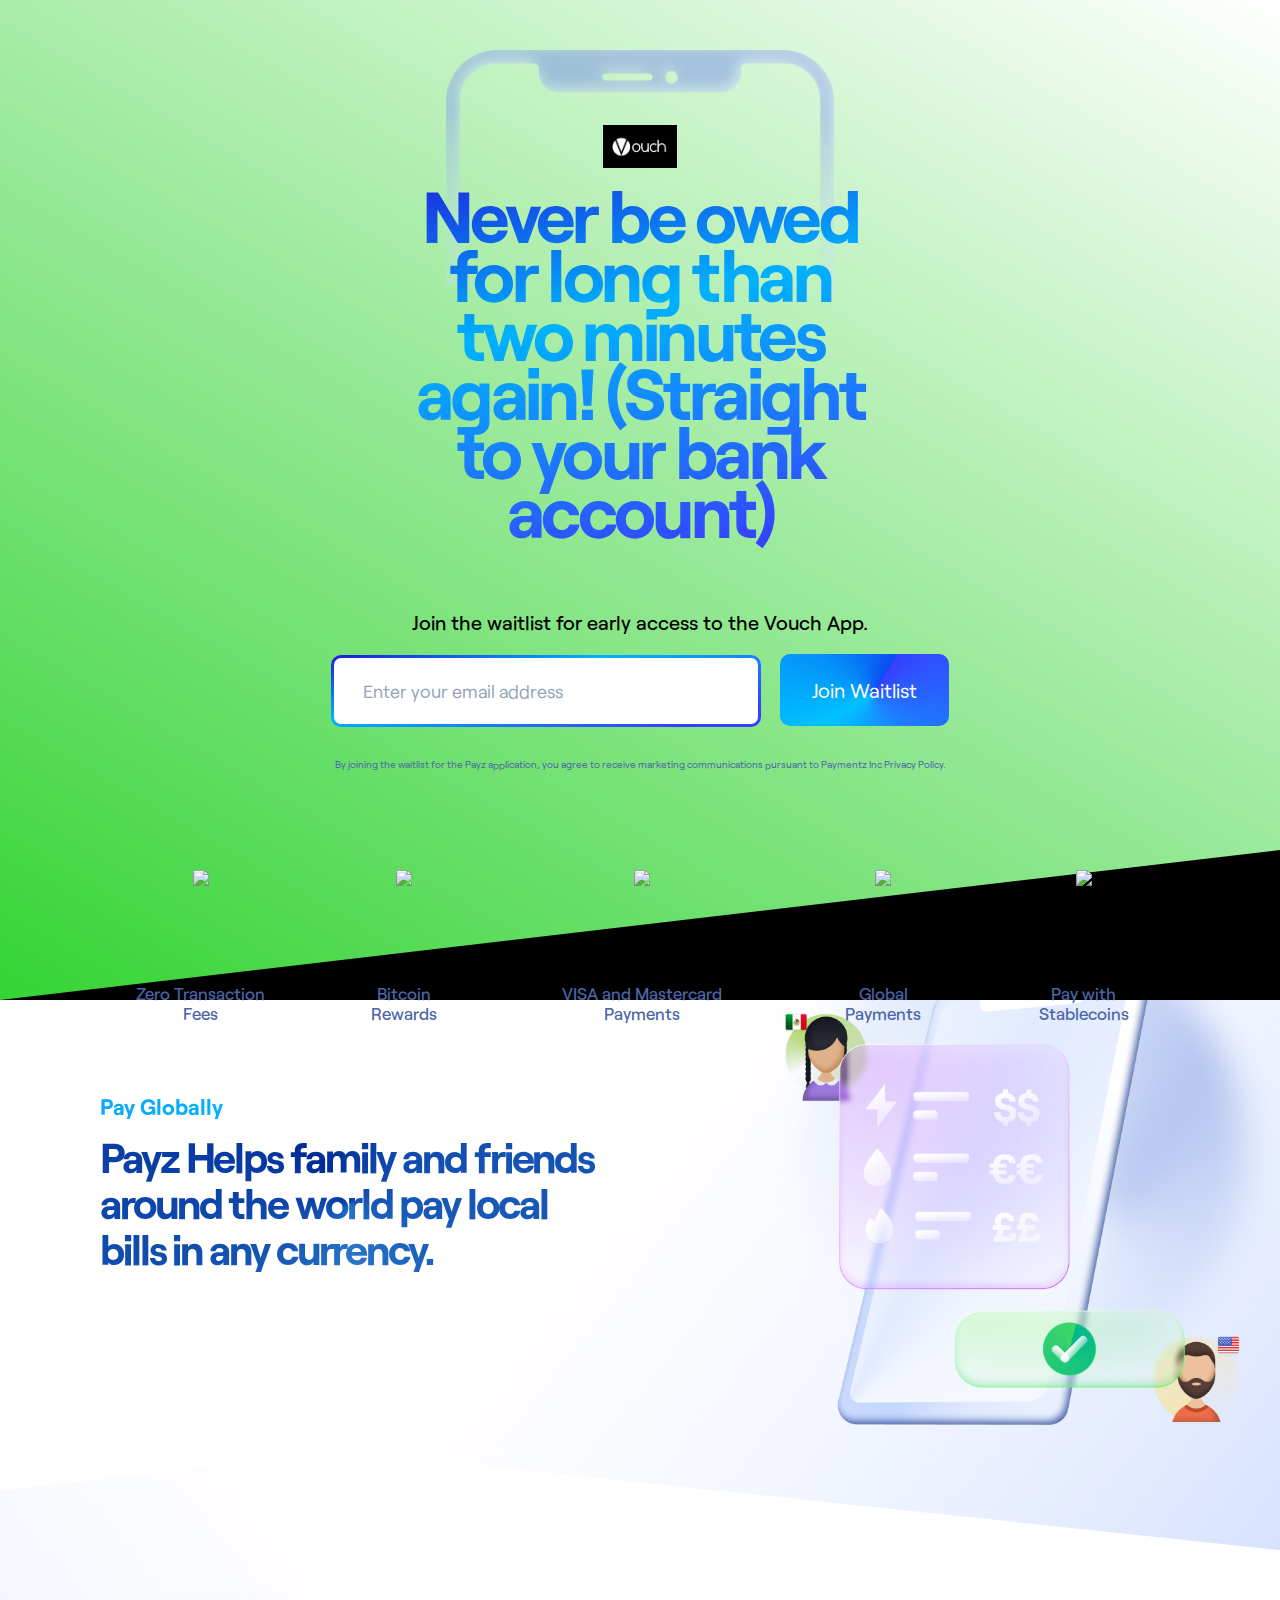
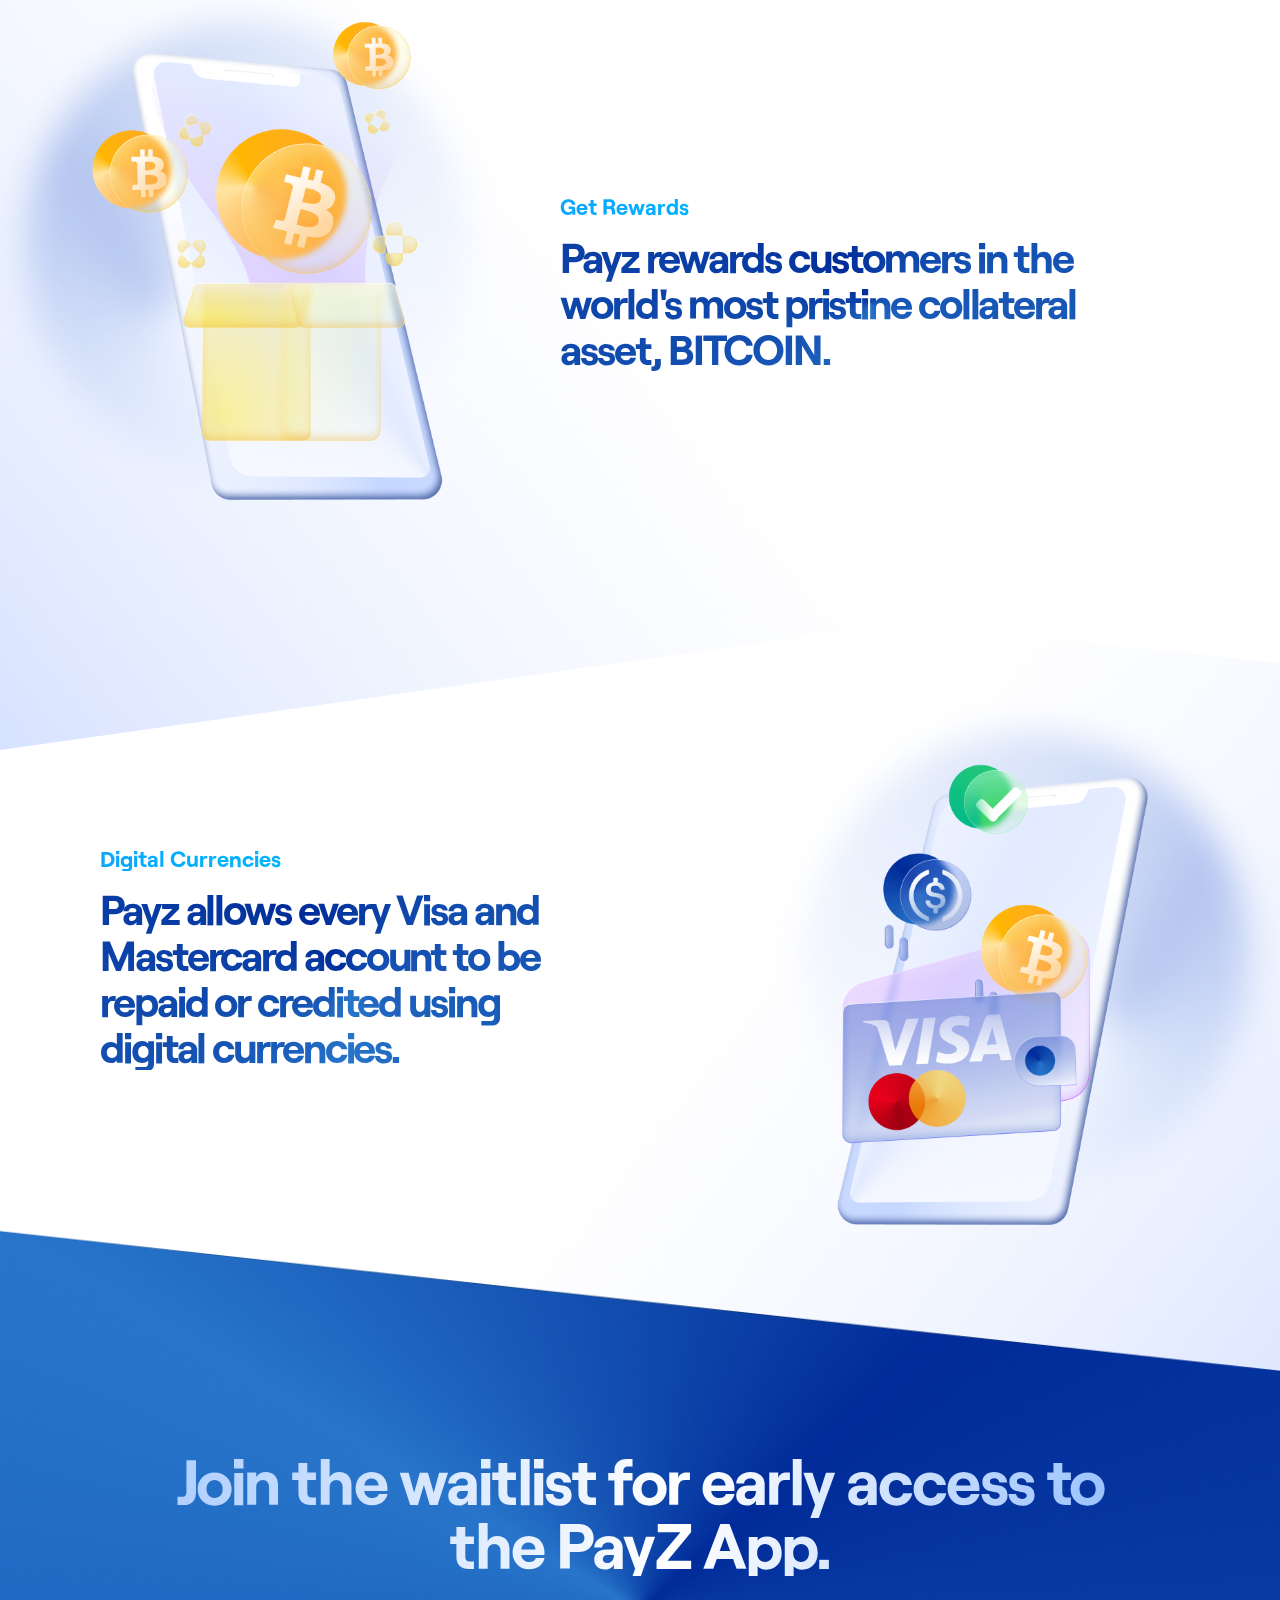
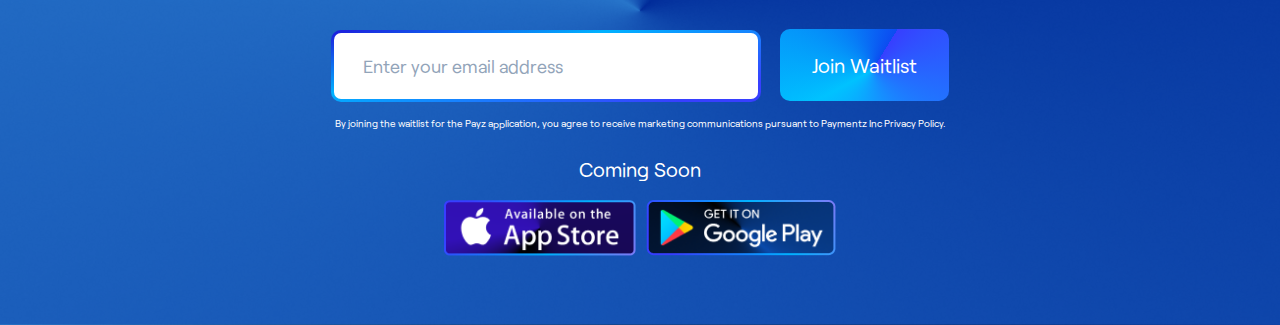
==== index.html @ 134390d1 "Good commit" ====
<!DOCTYPE html>
<html lang="en">

<!-- Mirrored from www.getpayz.com/ by HTTrack Website Copier/3.x [XR&CO'2014], Sat, 01 Jul 2023 18:25:22 GMT -->

<head>
  <meta charset="UTF-8" />
  <meta http-equiv="X-UA-Compatible" content="IE=edge" />
  <meta name="viewport" content="width=device-width, initial-scale=1.0" />
  <title>Vouch - The most rewarding way to pay</title>
  <link rel="stylesheet" href="index.css" />

  <script async src="../www.googletagmanager.com/gtag/js5fae?id=G-596THLJLM4"></script>
  <link rel="icon" href="assets/favicon.png">
  <script>
    window.dataLayer = window.dataLayer || [];
    function gtag() { dataLayer.push(arguments); }
    gtag('js', new Date());

    gtag('config', 'G-596THLJLM4');
  </script>

  <script>
    !function (f, b, e, v, n, t, s) {
      if (f.fbq) return; n = f.fbq = function () {
        n.callMethod ?
        n.callMethod.apply(n, arguments) : n.queue.push(arguments)
      };
      if (!f._fbq) f._fbq = n; n.push = n; n.loaded = !0; n.version = '2.0';
      n.queue = []; t = b.createElement(e); t.async = !0;
      t.src = v; s = b.getElementsByTagName(e)[0];
      s.parentNode.insertBefore(t, s)
    }(window, document, 'script',
      '../connect.facebook.net/en_US/fbevents.js');
    fbq('init', '350106089626443');
    fbq('track', 'PageView');
  </script>
  <meta name="viewport" content="width=device-width, initial-scale=1, maximum-scale=1">
  <link href="../cdn-images.mailchimp.com/embedcode/slim-10_7.css" rel="stylesheet" type="text/css">
  <script src="../ajax.googleapis.com/ajax/libs/jquery/3.5.1/jquery.min.js"></script>
  <noscript><img height="1" width="1" style="display:none"
      src="../www.facebook.com/trbb57?id=350106089626443&amp;ev=PageView&amp;noscript=1" /></noscript>

</head>

<body>
  <section class="header-section">
    <div class="header-mobile-container header-absolute-container">
      <img src="assets/mobile.png" alt="Mobile backgound" class="header-mobile-image" />
    </div>
    <div class="header-background"></div>
    <div class="header-content-container">
      <img src="assets/favicon.png" alt="Logo Image" class="header-logo-image" />
      <h2 class="header-title" id="header-title">Never be owed for long than two minutes again! (Straight to your bank
        account)</h2>
      <p class="header-description" id="header-description">
        Join the waitlist for early access to the Vouch App.
      </p>
      <div class="header-input-container">
        <form class="mailchimpform" action="https://getpayz.us1.list-manage.com/subscribe/post" method="POST"
          target="formaReturning">
          <input type="hidden" name="u" value="a6d30d8e4a3351e8f087ac4b9">
          <input type="hidden" name="id" value="2dbeb1669b"><input type="email" value name="EMAIL" id="emailInput"
            type="text" class="header-input email" placeholder="Enter your email address" required />
          <button name="subscribe" type="submit" class="header-button joinBtn">Join Waitlist</button>
          <p id="successEl" style="color: green;font-weight: bold;"></p>
          <!-- <button class="gh">Hello</button> -->
        </form>
      </div>
      <span class="join-span">By joining the waitlist for the Payz application, you agree to receive marketing
        communications pursuant to Paymentz Inc Privacy Policy.</span>
      <div class="header-perks-container"></div>
    </div>
  </section>
  <section class="global-section">
    <div class="global-content">
      <h3 class="global-tag" id="global-title">Pay Globally</h3>
      <h2 class="global-title" id="global-description">
        Payz Helps family and friends around the world pay local bills in any currency.
      </h2>
      <img src="assets/global-phone.png" class="global-mobile" />
    </div>
  </section>
  <section class="rewards-section">
    <div class="global-content rewards-content">
      <h3 class="global-tag" id="rewards-title">Get Rewards</h3>
      <h2 class="global-title" style="max-width: 620px" id="rewards-description">
        Payz rewards customers in the world's most pristine collateral asset,
        BITCOIN.
      </h2>
      <img src="assets/rewards-mobile.png" class="rewards-mobile" />
    </div>
  </section>
  </section>
  <section class="global-section digital-section" style="clip-path: polygon(0 0, 100% 0, 100% 90%, 0 80%)">
    <div class="global-content content-top">
      <h3 class="global-tag" id="digital-title">Digital Currencies</h3>
      <h2 class="global-title" id="digital-description">
        Payz allows every Visa and Mastercard account to be repaid or
        credited using digital currencies.
      </h2>
      <img src="assets/digital.png" class="global-mobile digital-mobile" />
    </div>
  </section>
  <footer class="footer-container">
    <h2 class="footer-title" id="header-description">
      Join the waitlist for early access to the PayZ App.
    </h2>
    <div class="header-input-container">
      <form class="mailchimpform" action="https://getpayz.us1.list-manage.com/subscribe/post" method="POST"
        target="formaReturning">
        <input type="hidden" name="u" value="a6d30d8e4a3351e8f087ac4b9">
        <input type="hidden" name="id" value="2dbeb1669b">
        <input type="email" value name="EMAIL" id="mce-EMAIL" type="text" class="header-input email"
          placeholder="Enter your email address" required />
        <button name="subscribe" type="submit" class="header-button" id="mc-embedded-subscribe">Join Waitlist</button>
      </form>
    </div>
    <span class="join-span" style="color: white">By joining the waitlist for the Payz application, you agree to receive
      marketing communications pursuant to Paymentz Inc Privacy Policy.</span>
    <p class="header-waiting" id="header-waiting">Coming Soon</p>
    <div class="footer-stores-container">
      <img src="assets/app-store.png" alt="Get on appstore" />
      <img src="assets/play-store.png" alt="Get on playstore" />
    </div>
  </footer>
  <div class="chip-container">
    <div class="chip"></div>
  </div>
  <iframe name="formaReturning" style="display:none !important;" frameborder="0"></iframe>
  <script src="index.js"></script>
</body>
<script>
  if (navigator.language == 'es') {
    document.querySelector('#header-title').textContent = 'La mejor forma de pagar'
    document.querySelectorAll('#header-description').forEach(element => element.textContent = 'Únase a la lista de espera para acceder temprano a la aplicación Payz.')
    document.querySelectorAll('#mce-EMAIL').forEach(element => element.placeholder = 'Ingrese su dirección de correo electrónico.')
    document.querySelectorAll('#mc-embedded-subscribe').forEach(element => element.textContent = 'Unirse a la lista de espera')
    document.querySelector('#global-title').textContent = 'Pague globalmente'
    document.querySelector('#global-description').textContent = 'Payz Ayuda a familiares y amigos de todo el mundo a pagar las facturas locales en cualquier moneda.'
    document.querySelector('#rewards-title').textContent = 'Obtener recompensas'
    document.querySelector('#rewards-description').textContent = 'Payz recompensa a los clientes en el activo más prístino del mundo, BITCOIN.'
    document.querySelector('#digital-title').textContent = 'Monedas digitales'
    document.querySelector('#digital-description').textContent = 'Payz permite que todas las cuentas de Visa y Mastercard sean reembolsadas o acreditadas utilizando monedas digitales.'
    document.querySelector('#header-waiting').textContent = 'Próximamente'
    document.querySelectorAll(".join-span").forEach(element => element.textContent = 'Al unirse a la lista de espera para la aplicación Payz, acepta recibir comunicaciones de mercadeo  conforme con la Política de Privacidad de Paymentz Inc')
  }

  jQuery('.mailchimpform').submit(function (e) {
    var $this = jQuery(this);
    jQuery.ajax({
      type: "GET",
      url: "https://getpayz.us1.list-manage.com/subscribe/post-json?c=?",
      data: $this.serialize(),
      dataType: 'json',
      contentType: "application/json; charset=utf-8",
      error: function (err) {
        alert("Could not connect to the registration server.");
      },
      success: function (data) {
        if (data.result != "success") {
          document.querySelector('.chip-container').classList.add('display')
          document.querySelector('.chip').classList.add('error')
          document.querySelector('.chip').textContent = navigator.language === 'es' ? 'No se pudo unir a la lista de espera' : 'Failed to join the waitlist'
        } else {
          document.querySelector('.chip-container').classList.add('display')
          document.querySelector('.chip').textContent = navigator.language === 'es' ? '¡Estás en la lista de espera!' : 'You are on the Waitlist!'
        }

        document.querySelectorAll('.header-input').forEach(element => {
          element.value = ''
        })

        setTimeout(() => {
          document.querySelector('.chip-container').classList.remove('display')
          document.querySelector('.chip').classList.remove('error')
        }, 3000)
      }
    });
    return false;
  });
</script>
<script src="app.js"></script>

<!-- Mirrored from www.getpayz.com/ by HTTrack Website Copier/3.x [XR&CO'2014], Sat, 01 Jul 2023 18:25:41 GMT -->

</html>
---- index.css ----
/* Default */

@font-face {
  font-family: "Roobert";
  src: url("fonts/Roobert-Regular.otf");
  font-weight: 500;
}

@font-face {
  font-family: "Roobert";
  src: url("fonts/Roobert-Medium.otf");
  font-weight: 600;
}

@font-face {
  font-family: "Roobert";
  src: url("fonts/Roobert-Bold.otf");
  font-weight: 700;
}

body {
  margin: 0;
  height: max-content;
  overflow-x: hidden !important;
  width: 100vw;
}

* {
  box-sizing: border-box;
  font-family: "Roobert";
}

.content-top {
  margin-top: -300px !important;
}

@media only screen and (max-width: 1100px) {
  .content-top {
    margin-top: 0 !important;
  }
}

@media only screen and (max-width: 600px) {
  .global-content.content-top {
    margin-top: -100px !important;
  }
}

@media only screen and (max-width: 400px) {
  .global-section,
  .rewards-section,
  .digital-section {
    overflow-x: hidden;
  }

  .digital-mobile {
    margin-top: 60px;
  }

  .global-mobile {
    transform: scale(1.2) translateX(-20px);
  }

  .digital-mobile {
    transform: scale(1.2) translateX(-20px);
  }

  .rewards-mobile {
    transform: scale(1.2) translateX(20px);
  }
}

@media only screen and (max-width: 650px) {
  form {
    width: 100%;
    display: flex;
    flex-direction: column;
    align-items: center;
  }
}

.chip {
  padding: 15px 30px;
  background: #20c779;
  color: white;
  border-radius: 4px;
  width: 80%;
  text-align: center;
}

.chip-container {
  position: fixed;
  top: 15px;
  left: 0;
  right: 0;

  display: none;
  z-index: 9999999999999;
}

.display {
  display: flex !important;
  justify-content: center;
}

.error {
  background: #ff3d00;
}

select,
select:focus,
textarea,
input[type="text"],
input[type="password"],
input[type="datetime"],
input[type="datetime-local"],
input[type="date"],
input[type="month"],
input[type="time"],
input[type="week"],
input[type="number"],
input[type="email"],
input[type="url"],
input[type="search"],
input[type="tel"],
input[type="color"] {
  font-size: 18px !important;
}

/* Header */

.header-section {
  background: #000;
  height: 1050px;
  position: relative;
  z-index: 10;
}

.header-background {
  background:linear-gradient(30deg,rgb(52, 212, 52),white);
  position: absolute;
  top: 0;
  height: 1050px;
  width: 100%;
  /* background: url("assets/background.png"); */
  /* background-size: cover; */
  /* background-position: center; */
  /* object-fit: cover;  */

  z-index: -2;

  clip-path: polygon(0 0, 100% 0, 100% 85%, 0% 100%);
}

@media only screen and (max-width: 1860px) {
  .header-section,
  .header-background {
    height: 1000px;
  }
}

@media only screen and (max-width: 1100px) {
  .header-background {
    clip-path: polygon(0 0, 100% 0, 100% 95%, 0% 100%);
  }
}

@media only screen and (max-width: 880px) {
  .header-section,
  .header-background {
    height: 1200px;
  }
}

@media only screen and (max-width: 880px) {
  .header-section,
  .header-background {
    height: 1100px;
  }
}

@media only screen and (max-width: 600px) {
  .header-section,
  .header-background {
    height: 870px;
  }
}

.header-absolute-container {
  position: absolute;
  top: 0;
  right: 0;
  left: 0;
  bottom: 0;
  width: 100%;
  height: 100vh;
  z-index: 0;
}

.header-mobile-container {
  display: flex;
  justify-content: center;
  z-index: -1;
  user-select: none;
}

.header-mobile-image {
  margin-top: 50px;
  height: 90%;
}

@media only screen and (max-width: 600px) {
  .header-mobile-image {
    height: 60%;
    margin-top: 25px;
  }
}

@media only screen and (max-width: 400px) {
  .header-mobile-image {
    height: 50%;
  }
}

.header-content-container {
  display: flex;
  flex-direction: column;
  justify-content: flex-start;
  align-items: center;
  z-index: 20000;

  padding-top: 125px;
}

.header-logo-image {
  object-fit: cover;
  opacity: 1;
  height: 43px;
  width: auto;
}

@media only screen and (max-width: 600px) {
  .header-logo-image {
    width: 70px;
    height: auto;
  }

  .header-content-container {
    padding-top: 60px;
  }
}

.header-title {
  background: -webkit-linear-gradient(
    102.89deg,
    #373fff 11.81%,
    #00b2ff 62.61%,
    #1c24de 97.36%
  );
  -webkit-background-clip: text;
  background-clip: text;
  -webkit-text-fill-color: transparent;

  font-weight: bold;
  font-size: 112px;
  max-width: 55%;
  text-align: center;
  margin-top: 17px;
  margin-bottom: 50px;
  letter-spacing: -0.05em;
  line-height: 82%;
  padding-bottom: 21px !important;
}

@media only screen and (max-width: 1860px) {
  .header-title {
    padding: 0 100px;
    font-size: 72px;
  }
}

@media only screen and (max-width: 1220px) {
  .header-title {
    max-width: 100%;
    margin-bottom: 30px;
  }
}

@media only screen and (max-width: 1100px) {
  .header-title {
    font-size: 54px;
  }
}

@media only screen and (max-width: 600px) {
  .header-title {
    padding: 0 25px;
    margin-bottom: 5px;
    margin-top: 10px;
  }
}

.header-description {
  margin-top: 0;
  font-weight: 600;
  font-size: 20px;
  text-align: center;
  padding: 0 50px;
}

@media only screen and (max-width: 600px) {
  .header-description {
    font-size: 16px;
  }
}

.header-input-container {
  display: flex;
  align-items: center;
  justify-content: center;
  margin-bottom: 10px;
}

@media only screen and (max-width: 860px) {
  .header-input-container {
    width: 100%;
  }
}

@media only screen and (max-width: 650px) {
  .header-input-container {
    flex-direction: column;
  }
}

.header-input {
  height: 72px;
  width: 430px;
  padding: 0 29px;
  margin-right: 15px;
  font-size: 18px;
  font-family: "Roobert";
  box-sizing: border-box;

  border: double 3px transparent;
  border-radius: 10px;
  background-image: linear-gradient(white, white),
    -webkit-linear-gradient(102.89deg, #373fff 11.81%, #00b2ff 62.61%, #1c24de
          97.36%);
  background-origin: border-box;
  background-clip: padding-box, border-box;

  outline: none;
}

@media only screen and (max-width: 860px) {
  .header-input {
    padding: 0 20px;
    width: 400px;
  }
}

@media only screen and (max-width: 650px) {
  .header-input {
    width: 60%;
    height: 55px;
    margin: 0;
    margin-bottom: 10px;
  }
}

@media only screen and (max-width: 600px) {
  .header-input {
    width: 85%;
    font-size: 13px !important;
    border: double 2px transparent;
  }

  select,
  select:focus,
  textarea,
  input[type="text"],
  input[type="password"],
  input[type="datetime"],
  input[type="datetime-local"],
  input[type="date"],
  input[type="month"],
  input[type="time"],
  input[type="week"],
  input[type="number"],
  input[type="email"],
  input[type="url"],
  input[type="search"],
  input[type="tel"],
  input[type="color"] {
    font-size: 13px !important;
  }
}

.header-input::placeholder {
  color: #92a4b9;
}

.header-button {
  background: conic-gradient(
    from 31.49deg at 54.76% 56.94%,
    #373fff 0deg,
    #00c2ff 210deg,
    #0c4cf1 360deg
  );
  border-radius: 10px;
  border: none;
  color: white;
  text-align: center;
  height: 72px;
  cursor: pointer;
  padding: 0 32px;
  font-size: 20px;
  outline: none;
}

@media only screen and (max-width: 650px) {
  .header-button {
    margin: 0;
    width: 60%;
    height: 55px;
  }
}

@media only screen and (max-width: 600px) {
  .header-button {
    width: 85%;
    font-size: 16px;
  }
}

.header-button:hover {
  transform: scale(1.01);
}

.header-button:active {
  transform: scale(0.99);
}

.header-perks-container {
  width: 100%;
  margin-top: 100px;
  padding: 0 117px;
  display: flex;
  align-items: center;
  justify-content: space-between;
}

@media only screen and (max-width: 1015px) {
  .header-perks-container {
    display: grid;
    grid-template-columns: repeat(2, 1fr);
    grid-template-rows: repeat(2, 200px);
    grid-gap: 25px;
    padding: 0;
  }
}

@media only screen and (max-width: 600px) {
  .header-perks-container {
    grid-gap: 0;
    margin-top: 35px;
    grid-template-rows: repeat(2, 150px);
  }
}

.header-perks-item {
  display: flex;
  flex-direction: column;
  align-items: center;
  height: 100%;
}

@media only screen and (max-width: 1015px) {
  .header-hide-small {
    margin: 0;
    display: none;
  }
}

.header-perks-label {
  margin-top: 25px;
  color: #4b65a8;
  font-size: 17px;
  text-align: center;
  width: 80%;
  font-weight: 600;
}

@media only screen and (max-width: 600px) {
  .header-perks-label {
    font-size: 15px;
  }
}

.header-perks-image {
  height: 88px;
}

@media only screen and (max-width: 1100px) {
  .header-perks-image {
    height: 65px;
  }
}

/* Global */

.global-section {
  height: 1400px;
  background: url("assets/global.png");
  background-size: cover;
  background-position: right;
  object-fit: cover;
  margin-top: -350px;
  position: relative;

  clip-path: polygon(0 0, 100% 0, 100% 100%, 0 85%);
  display: flex;
  flex-direction: column;
  justify-content: center;
  padding: 0 100px;
  z-index: 2;
}

@media only screen and (max-width: 1600px) {
  .global-section {
    height: 1050px;
  }
}

@media only screen and (max-width: 1300px) {
  .global-section {
    height: 900px;
  }
}

@media only screen and (max-width: 1200px) {
  .global-section,
  .rewards-section {
    padding: 0 50px !important;
  }
}

@media only screen and (max-width: 1100px) {
  .global-section {
    height: 1500px;
    clip-path: polygon(0 0, 100% 0, 100% 100%, 0 95%);
    margin-top: -400px;
  }
}

@media only screen and (max-width: 600px) {
  .global-section {
    padding: 0px 25px !important;
    height: 1250px;
  }
}

@media only screen and (max-width: 450px) {
  .global-section {
    height: 1100px;
  }

  .global-section .global-mobile {
    margin-top: 50px;
  }
}

.global-mobile {
  position: absolute;
  top: 200px;
  right: 0;
  height: 1050px;
  width: auto;
  z-index: -1;
  object-fit: contain;
}

@media only screen and (max-width: 1600px) {
  .global-mobile,
  .digital-mobile,
  .rewards-mobile {
    height: 800px !important;
  }
}

@media only screen and (max-width: 1400px) {
  .digital-mobile {
    margin-top: 50px !important;
  }
}

@media only screen and (max-width: 1300px) {
  .global-mobile,
  .digital-mobile,
  .rewards-mobile {
    height: 650px !important;
  }

  .global-mobile {
    top: 225px;
  }
}

.global-content {
  display: flex;
  flex-direction: column;
  margin-top: 50px;
}

@media only screen and (max-width: 1600px) {
  .global-content {
    margin-top: 200px;
  }
}

@media only screen and (max-width: 1100px) {
  .global-content {
    margin-top: 250px;
    width: 100%;
  }

  .rewards-content {
    margin-top: 300px !important;
  }

  .global-content,
  .rewards-content,
  .content-top {
    display: flex;
    flex-direction: column;
    padding: 0 200px;
  }

  .global-mobile,
  .rewards-mobile,
  .digital-mobile {
    position: static !important;
    width: 100% !important;
    max-width: 600px;
    height: auto !important;
    margin-top: 25px;
  }
}

@media only screen and (max-width: 1000px) {
  .global-content,
  .rewards-content,
  .content-top {
    padding: 0 100px;
  }
}

@media only screen and (max-width: 800px) {
  .global-content,
  .rewards-content,
  .content-top {
    padding: 0;
  }
}

@media only screen and (max-width: 600px) {
  .global-content {
    margin-top: 200px !important;
  }
}

@media only screen and (max-width: 450px) {
  .global-content {
    margin-top: 300px !important;
  }
}

.global-tag {
  background: linear-gradient(100.64deg, #377bff -81.04%, #00b2ff 24.28%);
  -webkit-background-clip: text;
  background-clip: text;
  -webkit-text-fill-color: transparent;
  margin: 0;
  font-size: 32px;
}

@media only screen and (max-width: 1300px) {
  .global-tag {
    font-size: 22px;
    max-width: 500px;
  }
}

@media only screen and (max-width: 600px) {
  .global-tag {
    font-size: 20px;
  }
}

.global-title {
  background: conic-gradient(
    from 180deg at 50% 50%,
    #2775ca 0deg,
    #002b99 138.75deg,
    #2775ca 360deg
  );
  -webkit-background-clip: text;
  background-clip: text;
  -webkit-text-fill-color: transparent;
  font-size: 58px;
  font-weight: 700;
  margin-top: 15px;
  max-width: 560px;
  line-height: 110%;
  letter-spacing: -0.05em;
}

@media only screen and (max-width: 1300px) {
  .global-title {
    font-size: 42px;
    max-width: 500px;
  }
}

@media only screen and (max-width: 1100px) {
  .global-title {
    margin-bottom: 0;
    max-width: 100% !important;
    width: 100%;
  }
}

@media only screen and (max-width: 600px) {
  .global-title {
    font-size: 32px;
  }

  .rewards-mobile {
    margin-top: 55px;
  }
}

/* Rewards */

.rewards-section {
  height: 1440px;
  background: url("assets/rewards.png");
  background-size: cover;

  object-fit: cover;
  margin-top: -300px;
  position: relative;
  z-index: 5;

  clip-path: polygon(0 0, 100% 0, 100% 82%, 0% 100%);

  display: flex;
  flex-direction: column;
  justify-content: center;
  align-items: flex-end;
  padding: 0 100px;
}

.rewards-content {
  margin-top: -100px;
}

@media only screen and (max-width: 1600px) {
  .rewards-section {
    height: 1000px;
    margin-top: -250px;
  }

  .rewards-content {
    margin-top: 100px;
  }
}

@media only screen and (max-width: 1300px) {
  .rewards-section {
    margin-top: -200px;
  }

  .rewards-content {
    margin-top: 100px;
  }
}

@media only screen and (max-width: 1100px) {
  .rewards-section {
    height: 1440px;
    margin-top: -400px;
    clip-path: polygon(0 0, 100% 0, 100% 95%, 0% 100%);
  }
}

@media only screen and (max-width: 600px) {
  .rewards-section {
    padding: 0 25px !important;
    height: 1300px;
  }

  .rewards-content {
    margin-top: 200px !important;
  }
}

@media only screen and (max-width: 450px) {
  .rewards-section {
    height: 1200px;
  }
}

@media only screen and (max-width: 400px) {
  .rewards-section {
    clip-path: polygon(0 0, 100% 0, 100% 95%, 0% 100%);
    height: 1150px;
  }

  .rewards-content {
    margin-top: 325px !important;
  }
}

.rewards-mobile {
  position: absolute;
  top: 200px;
  left: 0;
  height: 1050px;
  width: auto;
  z-index: -1;
  object-fit: contain;
}

/* Digital */

.digital-section {
  height: 1400px;
  width: 100vw;
  margin-top: -220px;

  padding-top: 100px;
  position: relative;
  z-index: -1;
}

@media only screen and (max-width: 1800px) {
  .digital-section {
    margin-top: -270px;
  }
}

@media only screen and (max-width: 1700px) {
  .digital-section {
    margin-top: -300px;
  }
}

@media only screen and (max-width: 1600px) {
  .digital-section {
    height: 1200px;
    margin-top: -200px !important;
  }
}

@media only screen and (max-width: 1400px) {
  .digital-section {
    margin-top: -240px !important;
  }
}

@media only screen and (max-width: 1300px) {
  .digital-section {
    margin-top: -125px !important;
    height: 900px;
  }

  .digital-mobile {
    top: 0 !important;
  }
}

@media only screen and (max-width: 1100px) {
  .digital-section {
    margin-top: -350px !important;
    height: 1800px;
  }

  .digital-mobile {
    top: 0 !important;
  }
}

@media only screen and (max-width: 600px) {
  .digital-section {
    margin-top: -350px;
    clip-path: polygon(0px 0px, 100% 0px, 100% 100%, 0px 95%);
    height: 1700px;
  }
}

@media only screen and (max-width: 450px) {
  .digital-section {
    height: 1500px;
  }

  .digital-section .global-title {
    padding-right: 20px;
  }
}

.digital-mobile {
  top: 100px;
}

/* Footer */

.footer-container {
  height: 700px;
  background: url("assets/footer.png");
  background-size: cover;
  background-position: center;
  object-fit: cover;
  margin-top: -300px;
  z-index: -5 !important;
  display: flex;
  flex-direction: column;
  align-items: center;
  justify-content: center;
  padding-top: 100px;
  clip-path: polygon(0 0, 100% 20%, 100% 100%, 0 100%);
}

@media only screen and (max-width: 1350px) {
  .footer-container {
    clip-path: polygon(0 0, 100% 10%, 100% 100%, 0 100%);
  }
}

@media only screen and (max-width: 1100px) {
  .footer-container {
    margin-top: -500px;
    padding-top: 50px;
  }
}

@media only screen and (max-width: 450px) {
  .footer-container {
    height: 600px;
    padding-top: 0;
  }
}

.footer-title {
  background: linear-gradient(
    99.14deg,
    #9dc4ff -10.74%,
    #ffffff 54.24%,
    #80b2ff 109.22%
  );
  -webkit-background-clip: text;
  background-clip: text;
  -webkit-text-fill-color: transparent;
  font-size: 64px;
  letter-spacing: -0.03em;
  line-height: 100%;
  max-width: 75%;
  text-align: center;
}

@media only screen and (max-width: 1100px) {
  .footer-title {
    font-size: 46px;
  }
}

@media only screen and (max-width: 640px) {
  .footer-title {
    font-size: 36px;
    max-width: 80%;
    margin-top: 60px;
  }
}

.header-waiting {
  font-size: 20px;
  line-height: 105.5%;
  color: white;
  margin-top: 30px;
}

@media only screen and (max-width: 600px) {
  .header-waiting {
    font-size: 14px;
    margin: 20px 0;
  }
}

.footer-stores-container {
  display: flex;
  align-items: center;
  justify-content: center;
}

.footer-stores-container img:first-of-type {
  margin-right: 10px;
}

.footer-stores-container img {
  height: 56px;
}

@media only screen and (max-width: 460px) {
  .footer-stores-container img {
    width: 40%;
    height: auto;
  }
}

.join-span {
  font-size: 10px;
  margin-top: 15px;
  margin: 0 auto;
  margin-top: 5px;
  box-sizing: border-box;
  text-align: center;
  color: #4b65a8;
}

@media only screen and (max-width: 650px) {
  .join-span {
    width: 350px;
  }
}

@media only screen and (max-width: 400px) {
  .join-span {
    width: 100%;
    padding: 0 25px;
  }
}
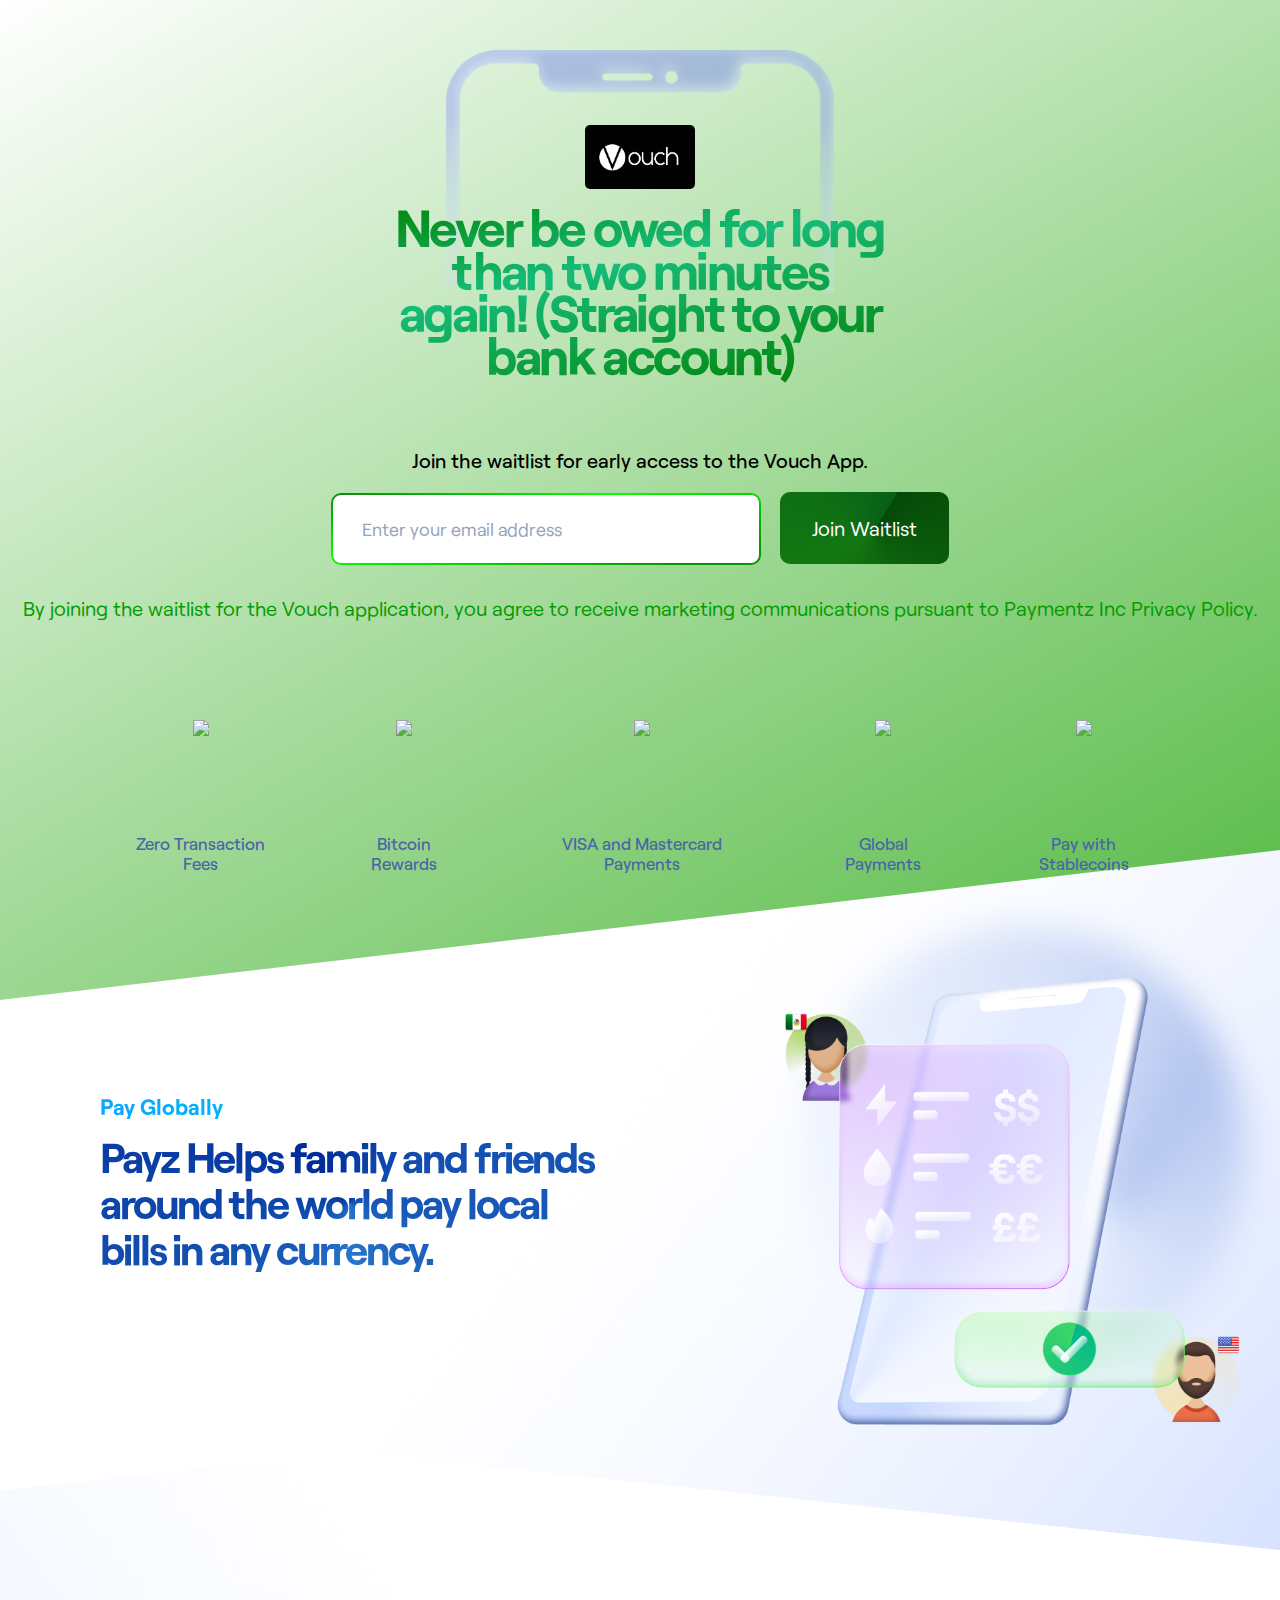
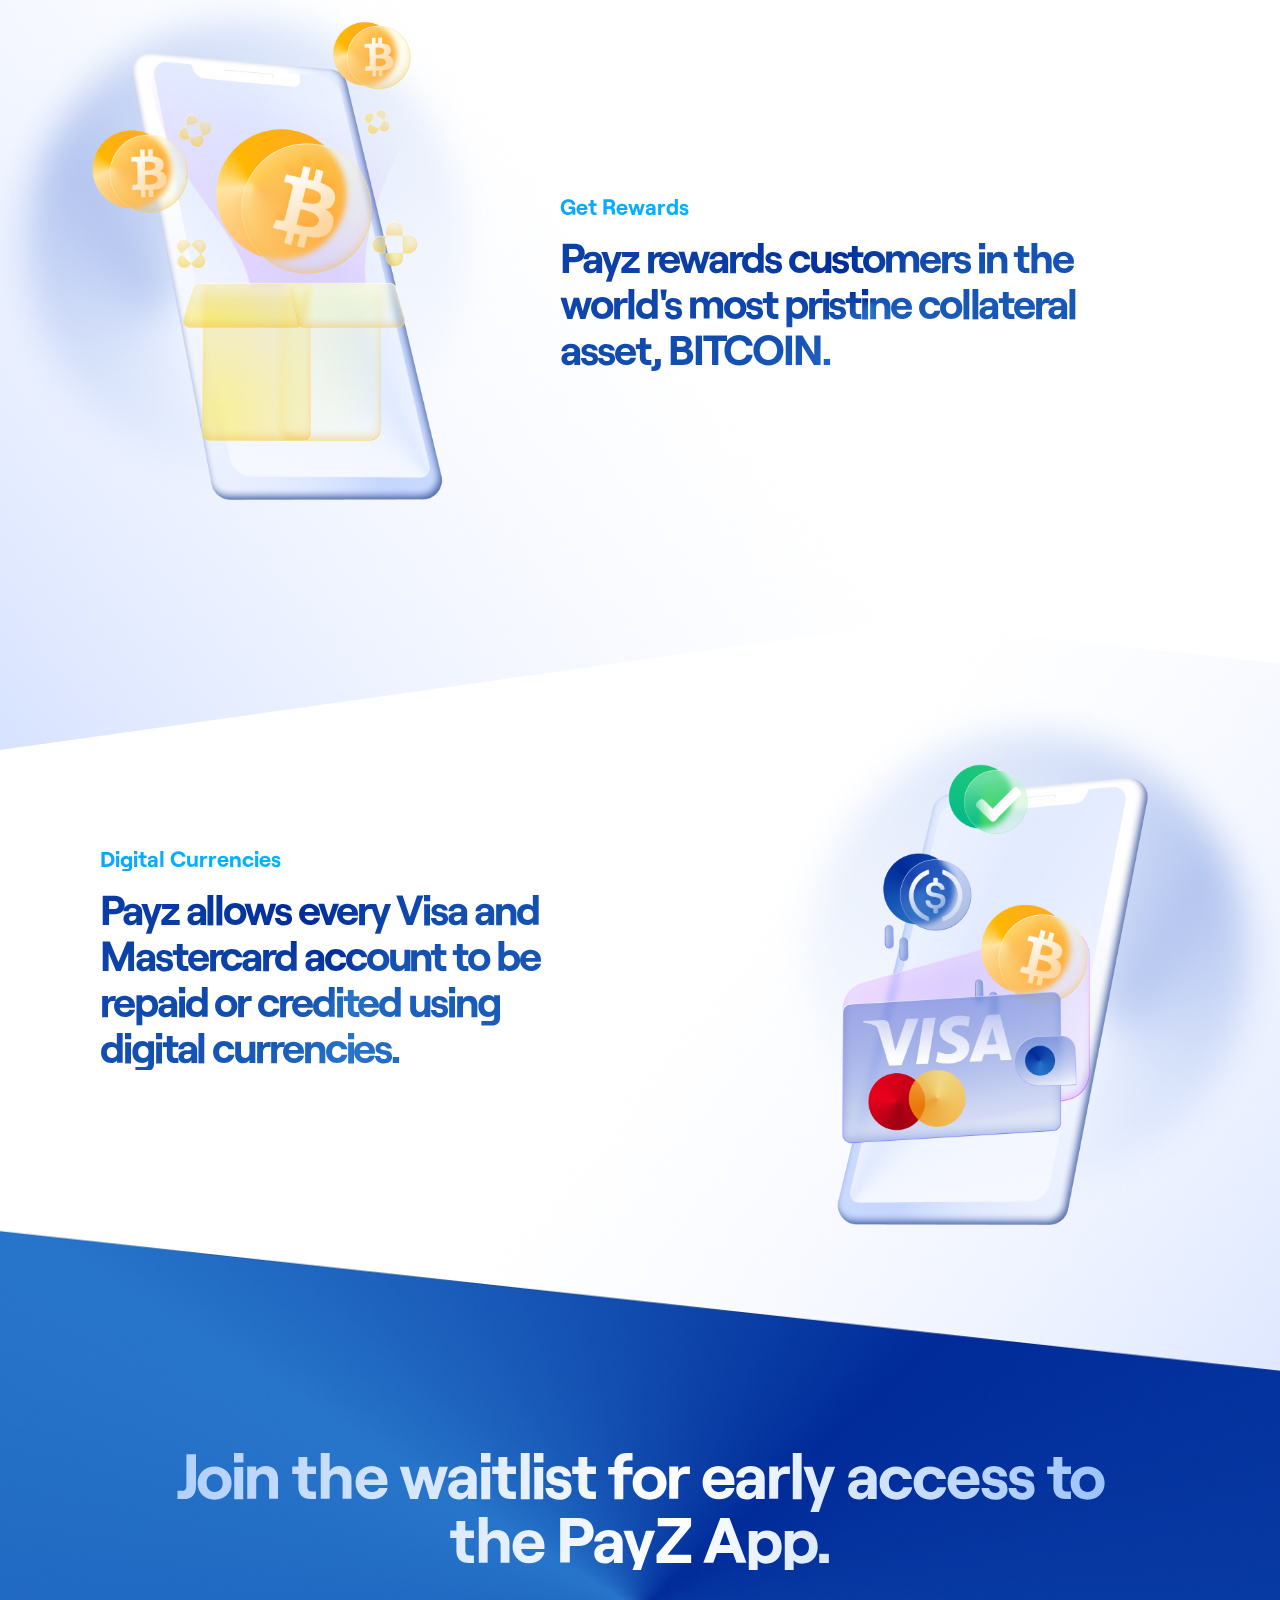
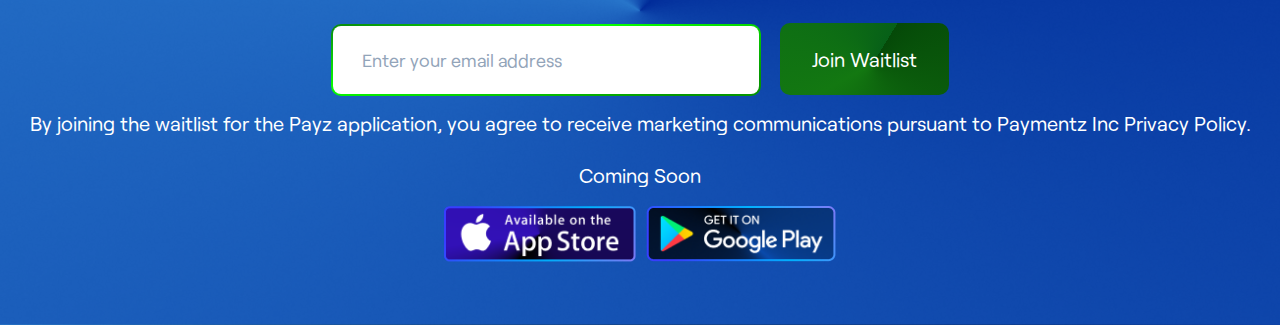
==== commit 06db9770: "good commit" ====
--- a/index.html
+++ b/index.html
@@ -67,7 +67,7 @@
           <!-- <button class="gh">Hello</button> -->
         </form>
       </div>
-      <span class="join-span">By joining the waitlist for the Payz application, you agree to receive marketing
+      <span class="join-span">By joining the waitlist for the Vouch application, you agree to receive marketing
         communications pursuant to Paymentz Inc Privacy Policy.</span>
       <div class="header-perks-container"></div>
     </div>
--- a/index.css
+++ b/index.css
@@ -130,14 +130,14 @@
 /* Header */
 
 .header-section {
-  background: #000;
+  /* background: #000; */
   height: 1050px;
   position: relative;
   z-index: 10;
 }
 
 .header-background {
-  background:linear-gradient(30deg,rgb(52, 212, 52),white);
+  background:linear-gradient(-30deg,#51b93f,white);
   position: absolute;
   top: 0;
   height: 1050px;
@@ -235,7 +235,8 @@
 .header-logo-image {
   object-fit: cover;
   opacity: 1;
-  height: 43px;
+  height: 4em;
+  border-radius: 5px;
   width: auto;
 }
 
@@ -253,9 +254,9 @@
 .header-title {
   background: -webkit-linear-gradient(
     102.89deg,
-    #373fff 11.81%,
-    #00b2ff 62.61%,
-    #1c24de 97.36%
+    green 11.81%,
+    rgb(21, 188, 122) 62.61%,
+    green 97.36%
   );
   -webkit-background-clip: text;
   background-clip: text;
@@ -275,7 +276,7 @@
 @media only screen and (max-width: 1860px) {
   .header-title {
     padding: 0 100px;
-    font-size: 72px;
+    font-size: 52px;
   }
 }
 
@@ -342,10 +343,10 @@
   font-family: "Roobert";
   box-sizing: border-box;
 
-  border: double 3px transparent;
+  border: double 2px transparent;
   border-radius: 10px;
   background-image: linear-gradient(white, white),
-    -webkit-linear-gradient(102.89deg, #373fff 11.81%, #00b2ff 62.61%, #1c24de
+    -webkit-linear-gradient(102.89deg, #059600 11.81%, #09ff00 62.61%, #0a900e
           97.36%);
   background-origin: border-box;
   background-clip: padding-box, border-box;
@@ -404,9 +405,9 @@
 .header-button {
   background: conic-gradient(
     from 31.49deg at 54.76% 56.94%,
-    #373fff 0deg,
-    #00c2ff 210deg,
-    #0c4cf1 360deg
+    #054908 0deg,
+    #137811 210deg,
+    #076018 360deg
   );
   border-radius: 10px;
   border: none;
@@ -1019,13 +1020,13 @@
 }
 
 .join-span {
-  font-size: 10px;
+  font-size: 20px;
   margin-top: 15px;
   margin: 0 auto;
   margin-top: 5px;
   box-sizing: border-box;
   text-align: center;
-  color: #4b65a8;
+  color: #069c00;
 }
 
 @media only screen and (max-width: 650px) {
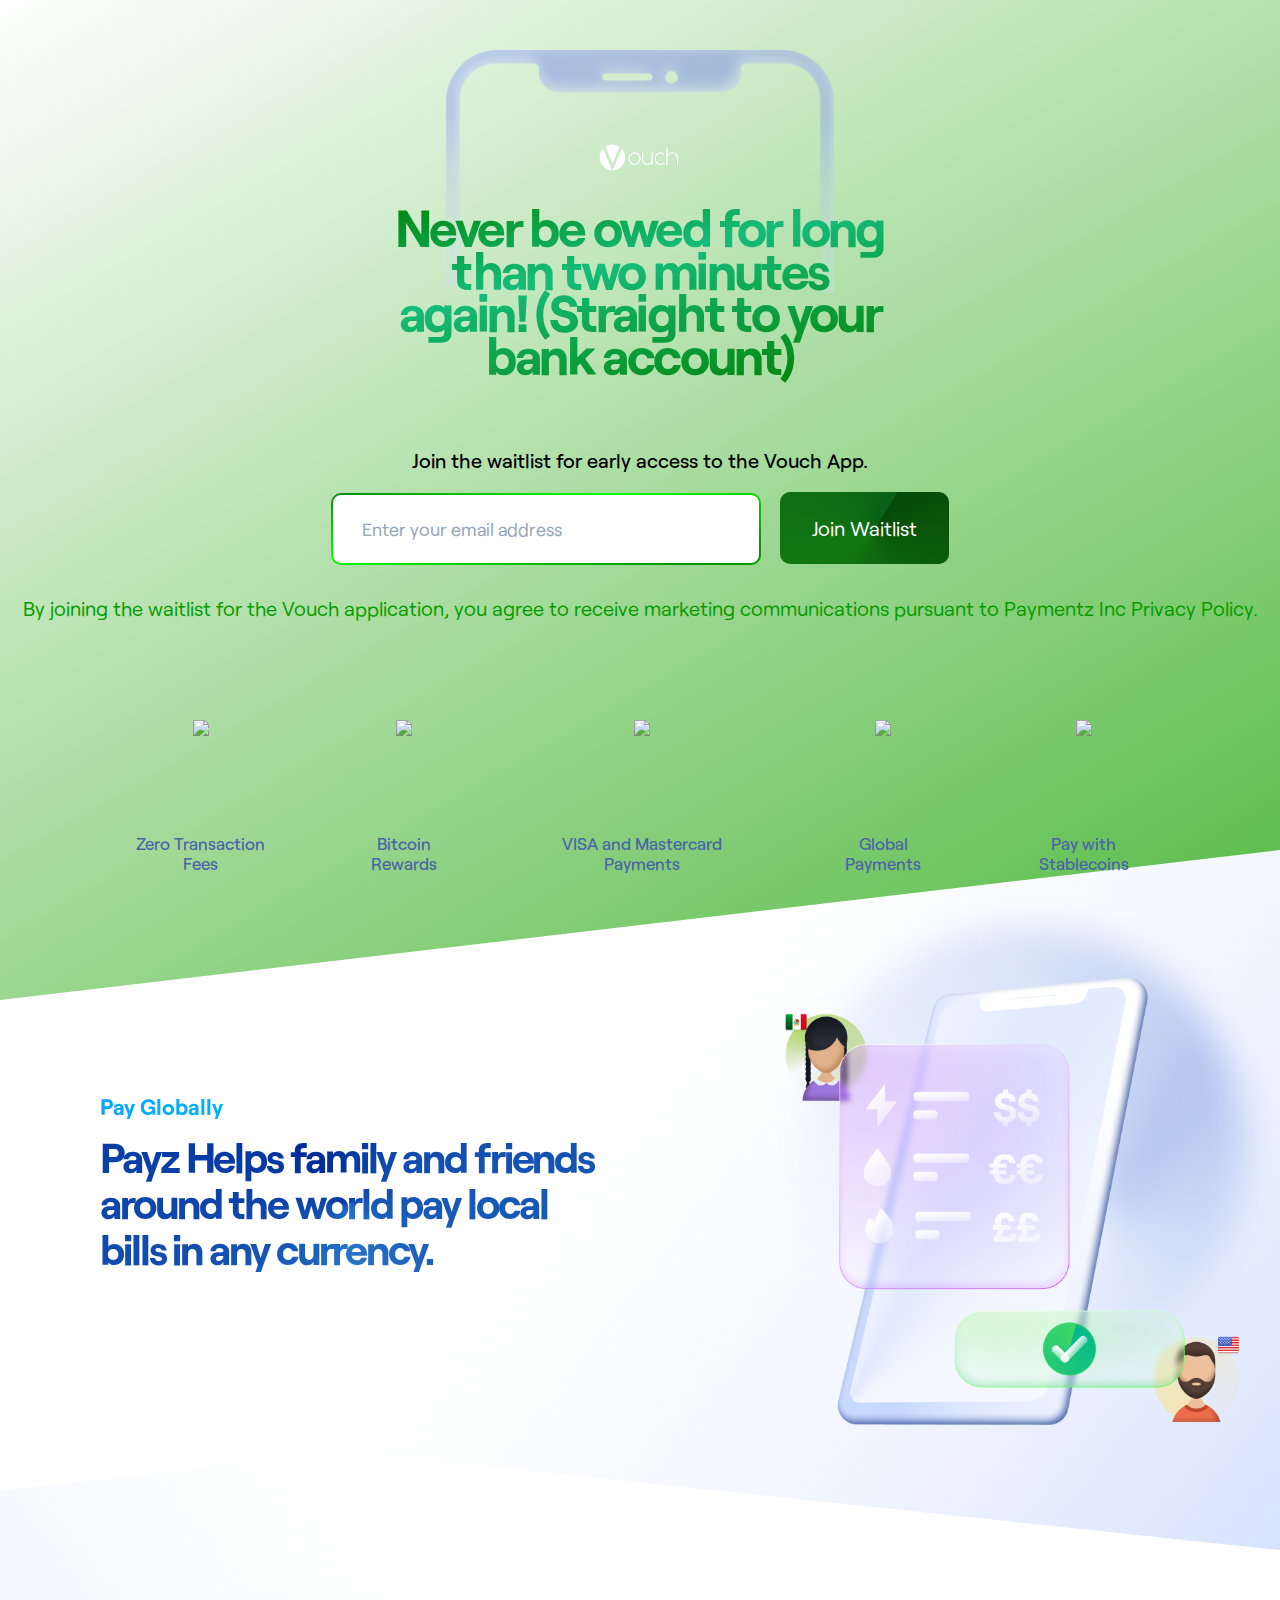
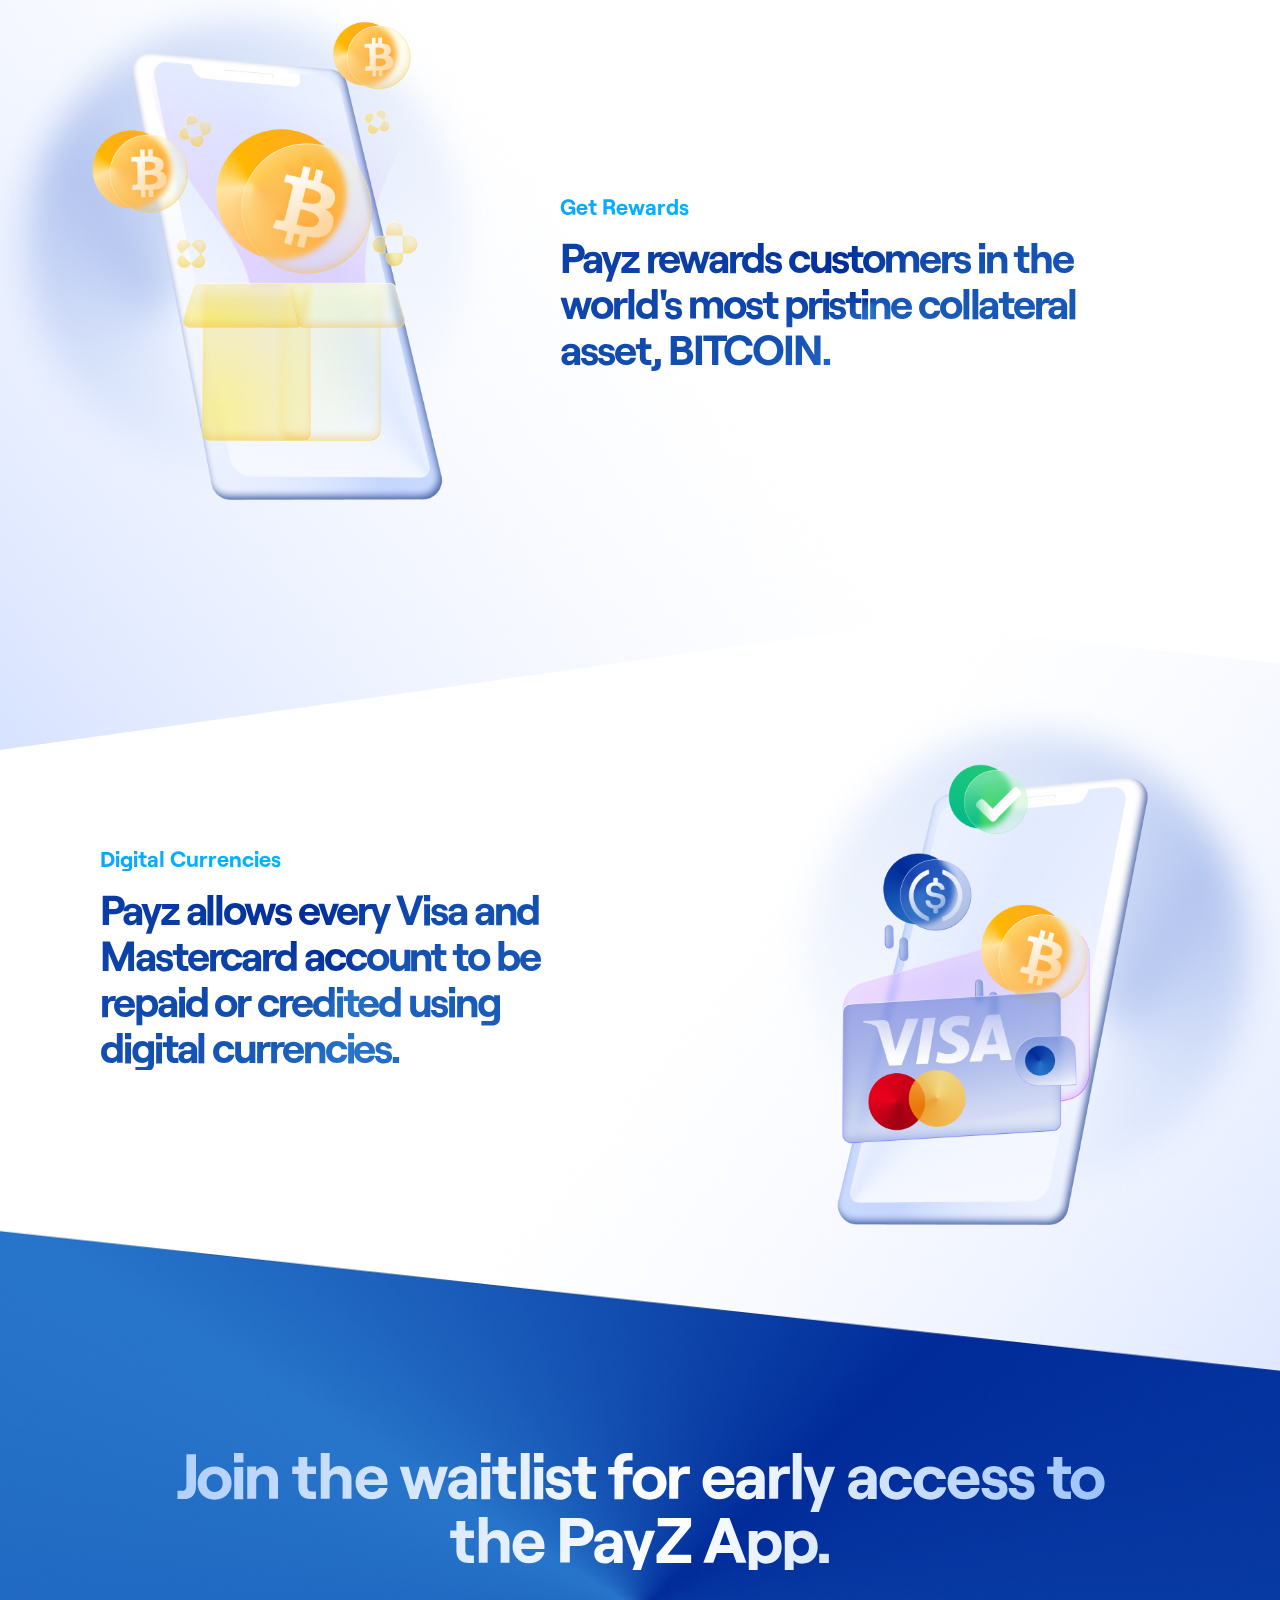
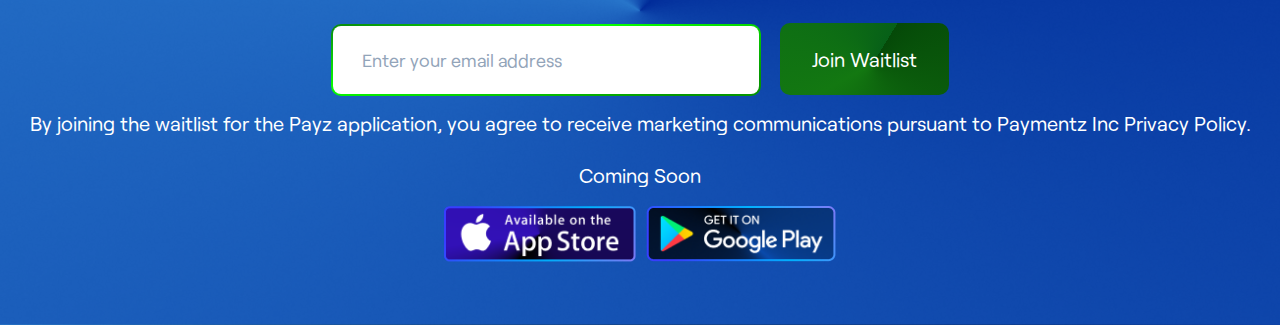
==== commit 560dcefc: "good commit" ====
--- a/index.html
+++ b/index.html
@@ -50,7 +50,7 @@
     </div>
     <div class="header-background"></div>
     <div class="header-content-container">
-      <img src="assets/favicon.png" alt="Logo Image" class="header-logo-image" />
+      <img src="assets/favicon-removebg-preview.png" alt="Logo Image" class="header-logo-image" />
       <h2 class="header-title" id="header-title">Never be owed for long than two minutes again! (Straight to your bank
         account)</h2>
       <p class="header-description" id="header-description">
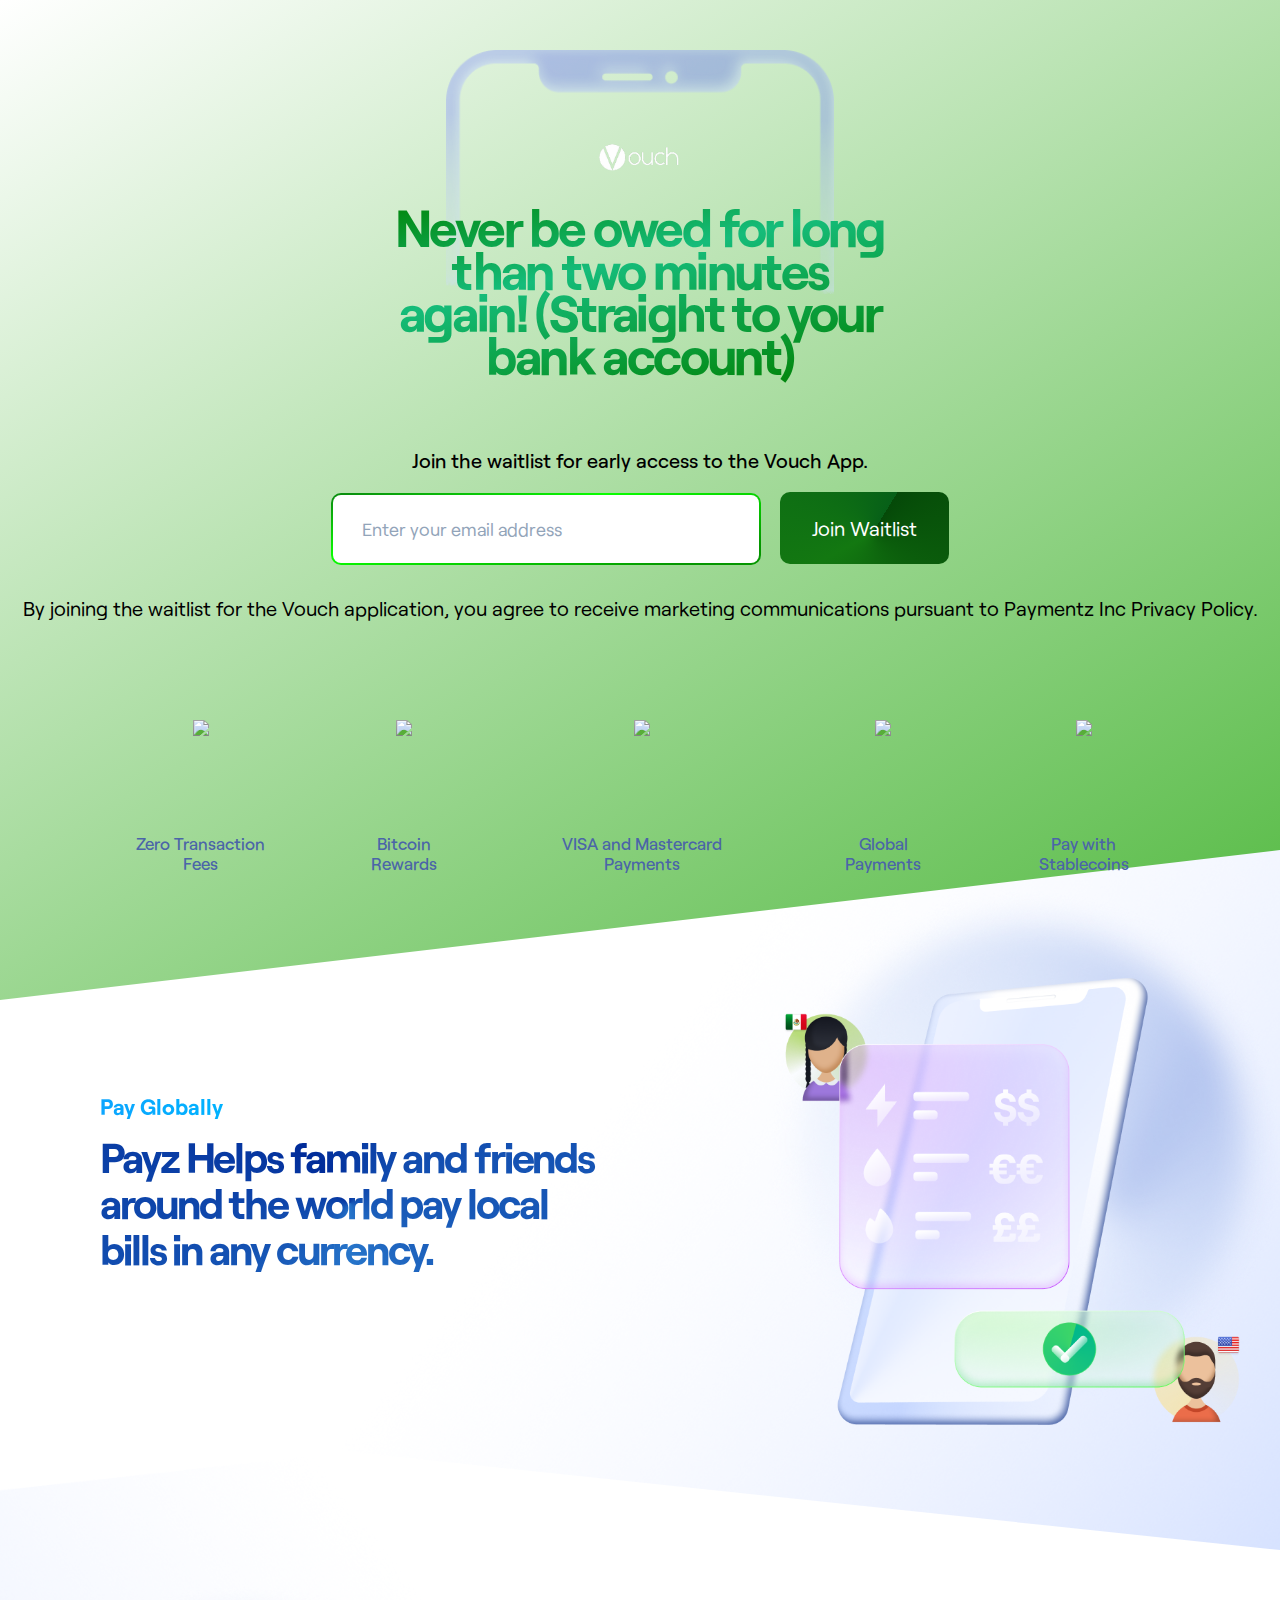
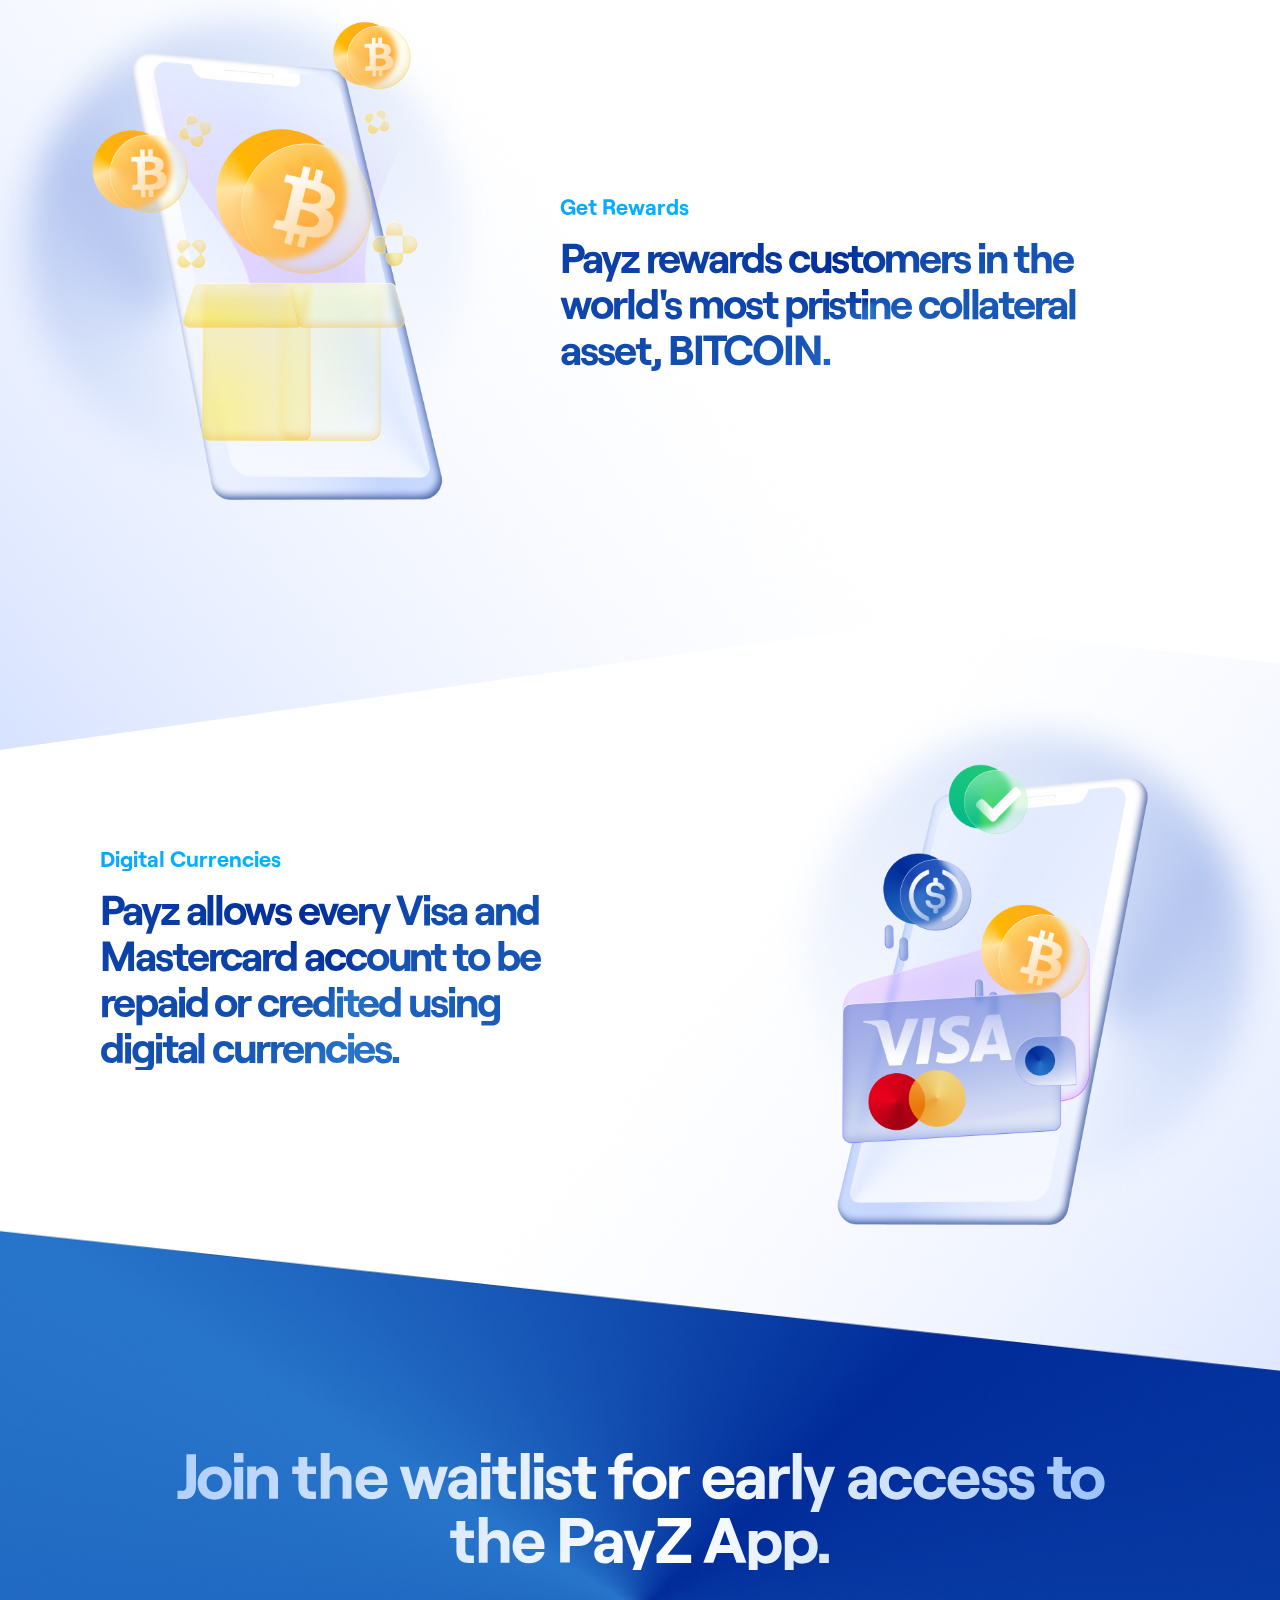
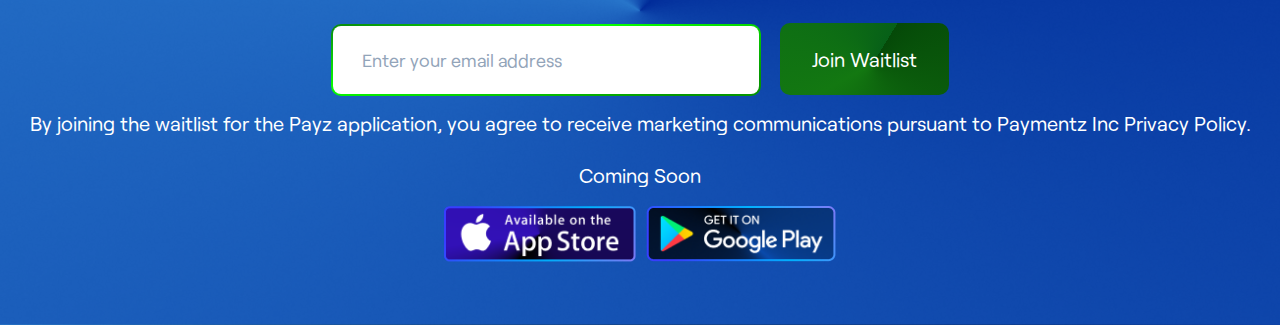
==== commit 978107b2: "good commit" ====
--- a/index.html
+++ b/index.html
@@ -67,7 +67,7 @@
           <!-- <button class="gh">Hello</button> -->
         </form>
       </div>
-      <span class="join-span">By joining the waitlist for the Vouch application, you agree to receive marketing
+      <span class="join-span" style="color: black;">By joining the waitlist for the Vouch application, you agree to receive marketing
         communications pursuant to Paymentz Inc Privacy Policy.</span>
       <div class="header-perks-container"></div>
     </div>
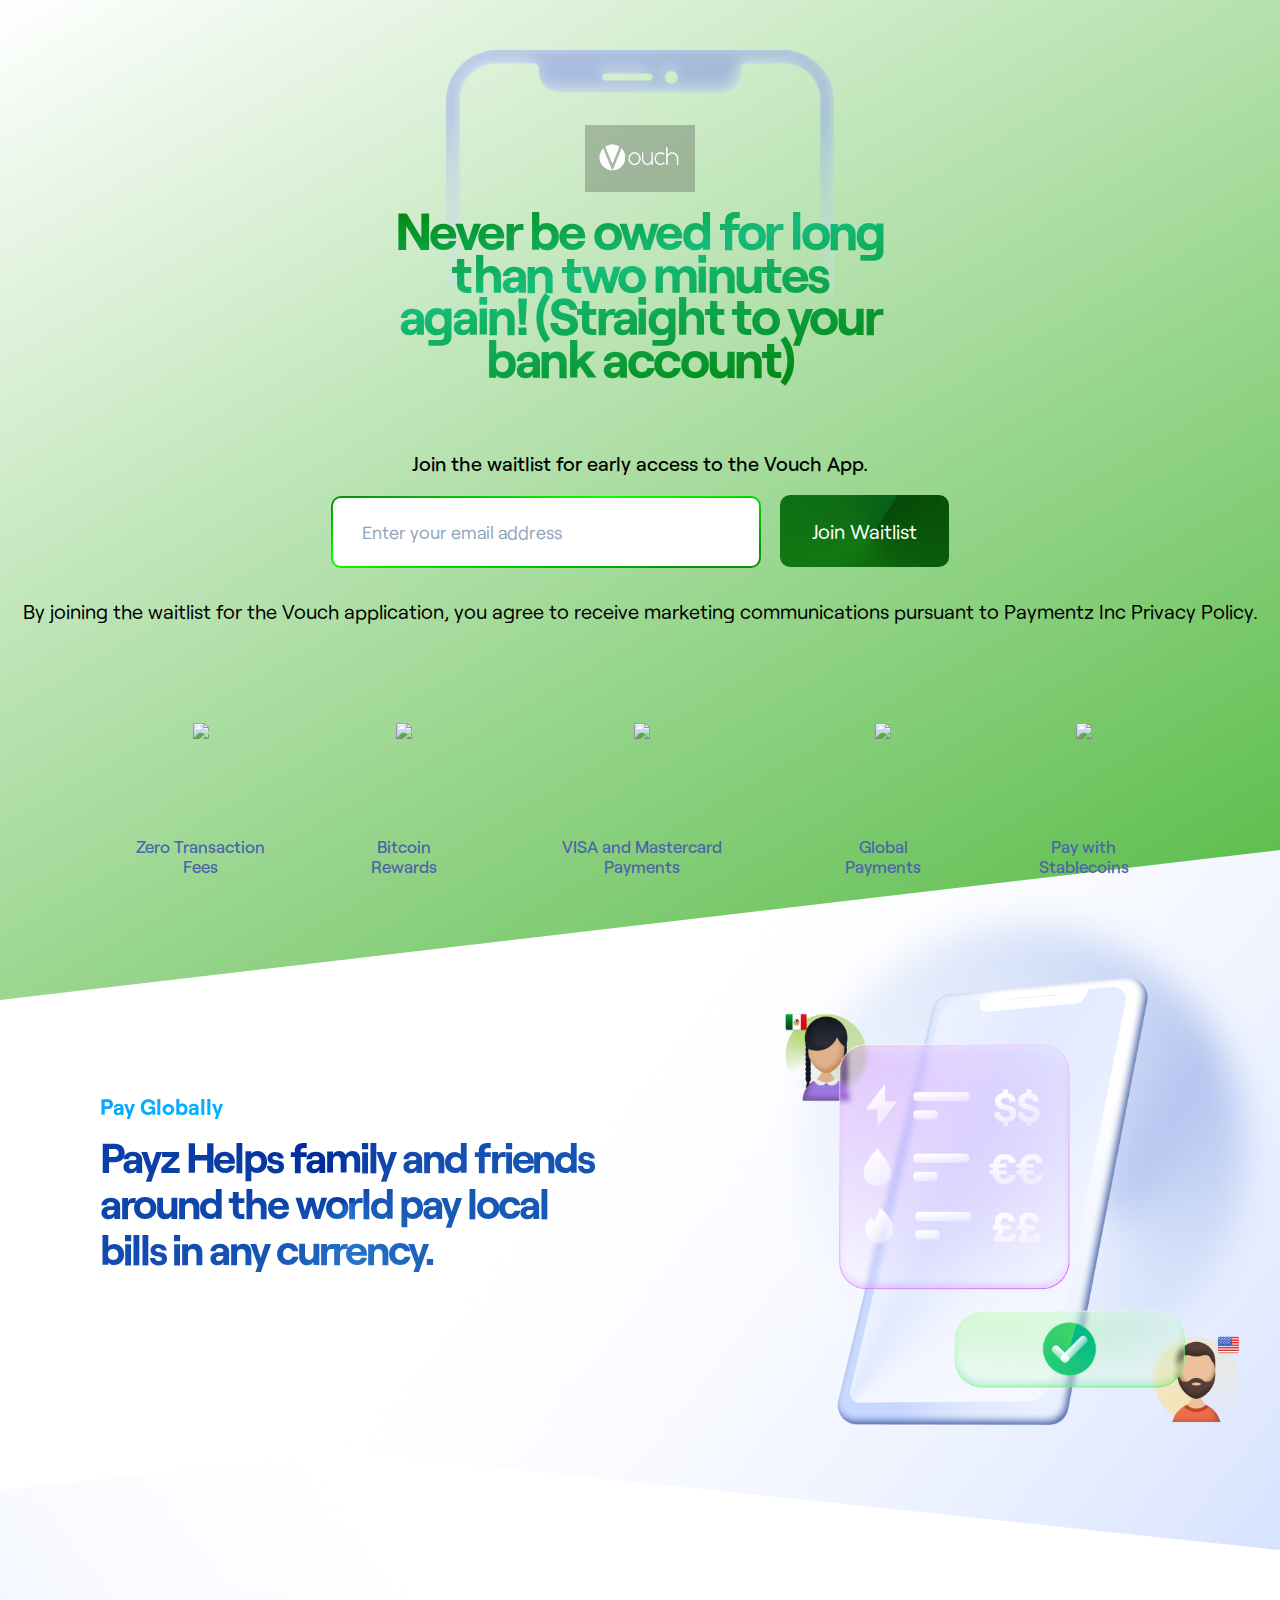
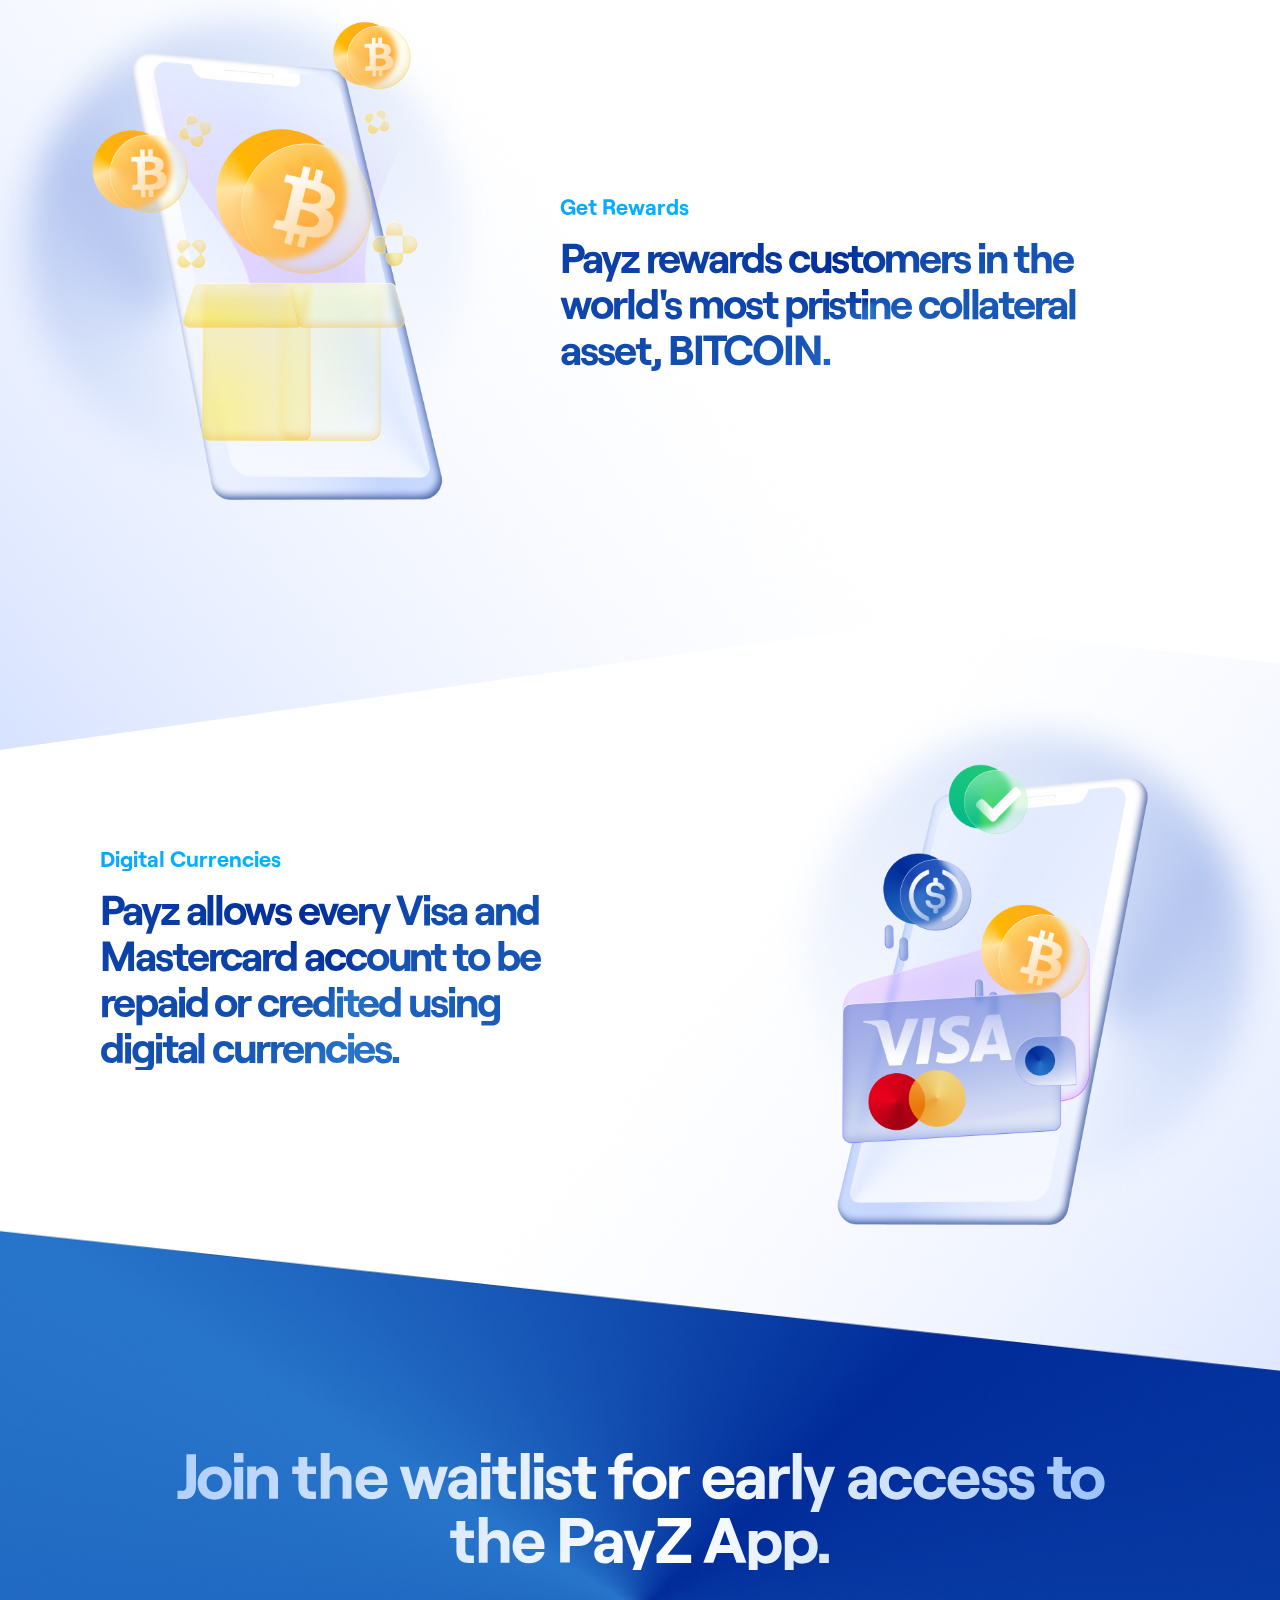
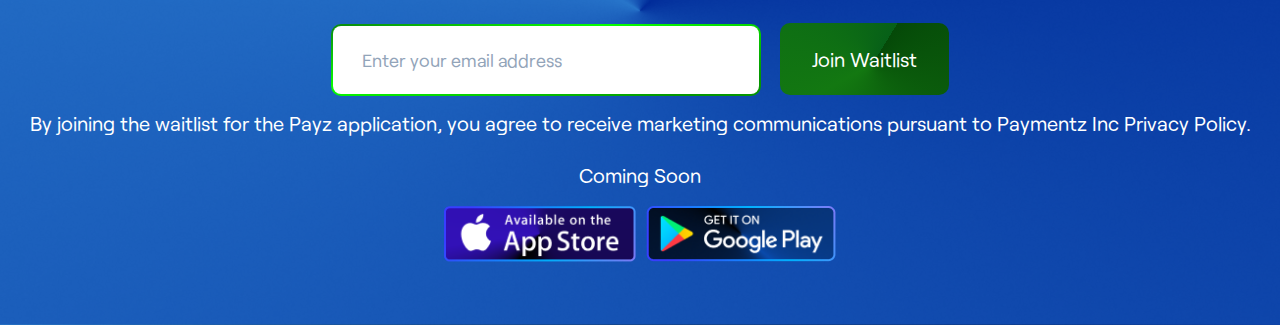
==== commit 6afa7d08: "good commit" ====
--- a/index.html
+++ b/index.html
@@ -50,7 +50,7 @@
     </div>
     <div class="header-background"></div>
     <div class="header-content-container">
-      <img src="assets/favicon-removebg-preview.png" alt="Logo Image" class="header-logo-image" />
+      <div style="background-color: rgba(0, 0, 0, 0.215);"><img src="assets/favicon-removebg-preview.png" alt="Logo Image" class="header-logo-image" /></div>
       <h2 class="header-title" id="header-title">Never be owed for long than two minutes again! (Straight to your bank
         account)</h2>
       <p class="header-description" id="header-description">
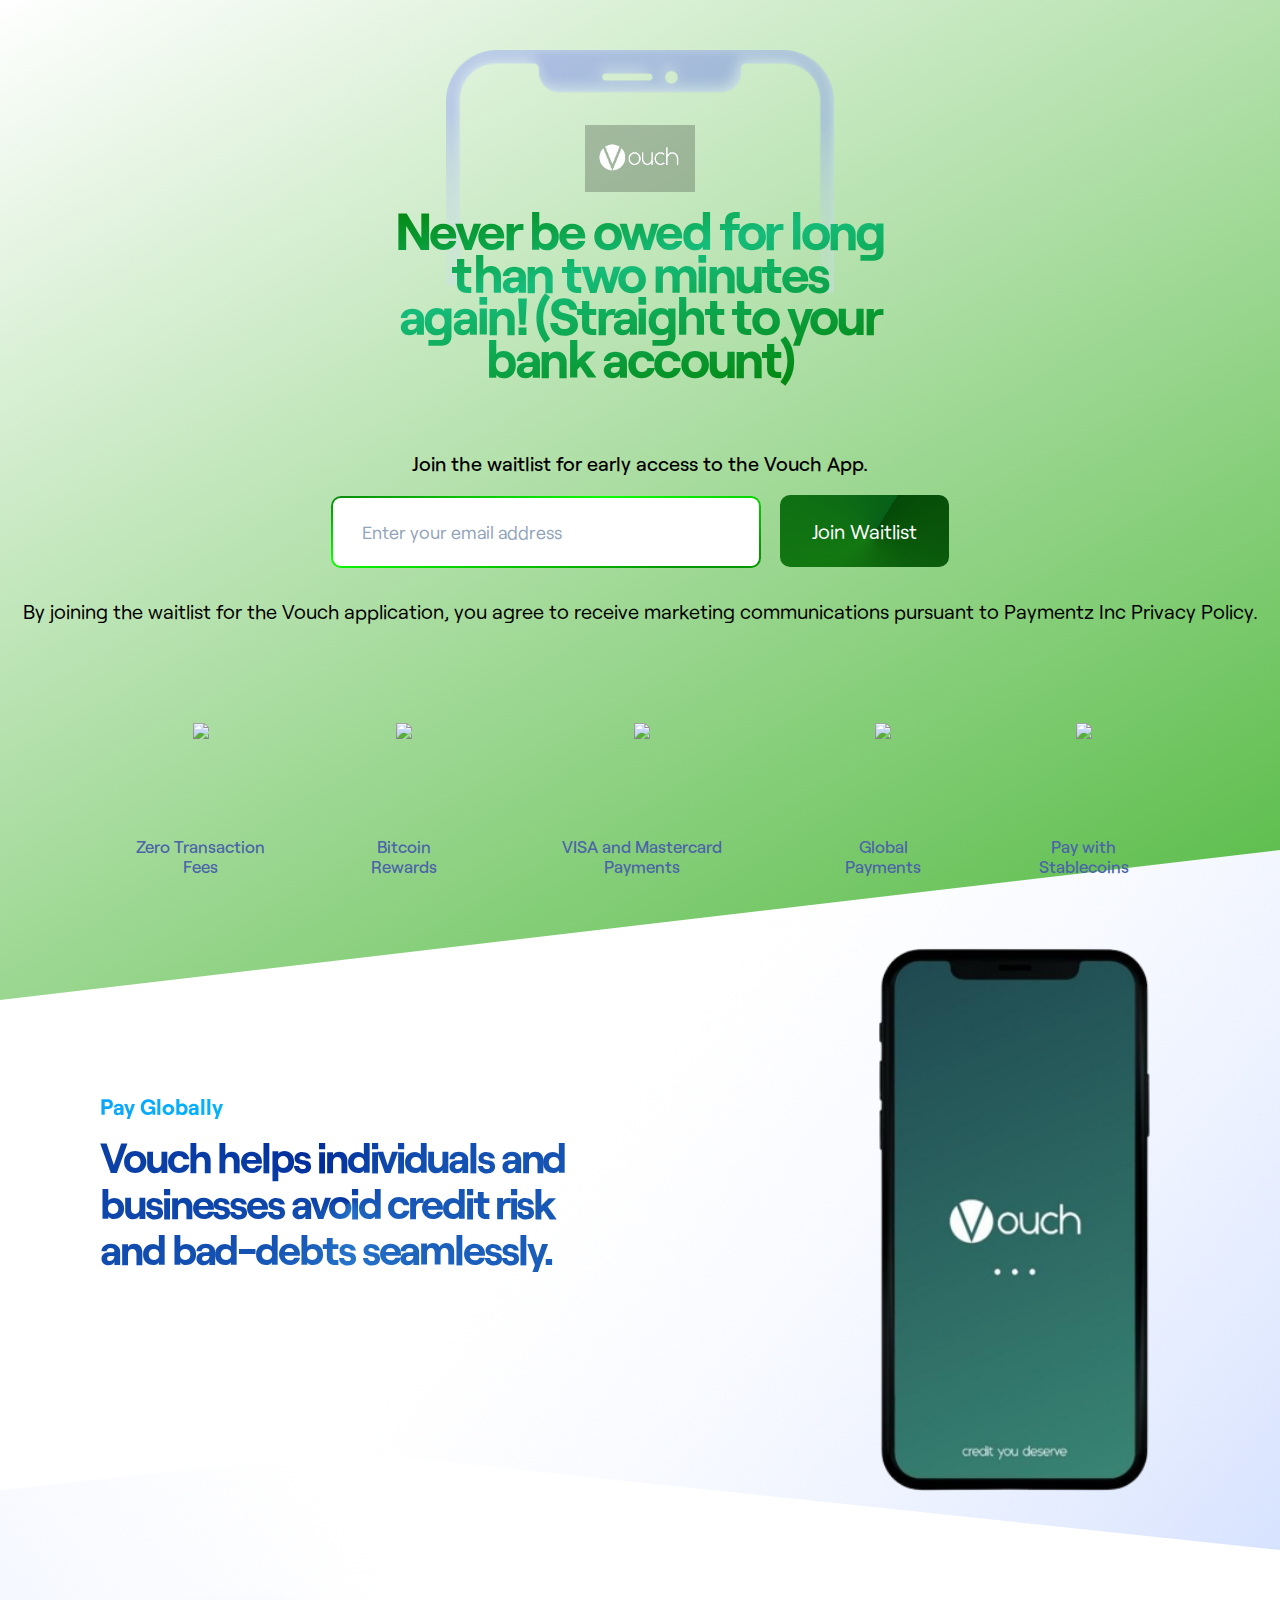
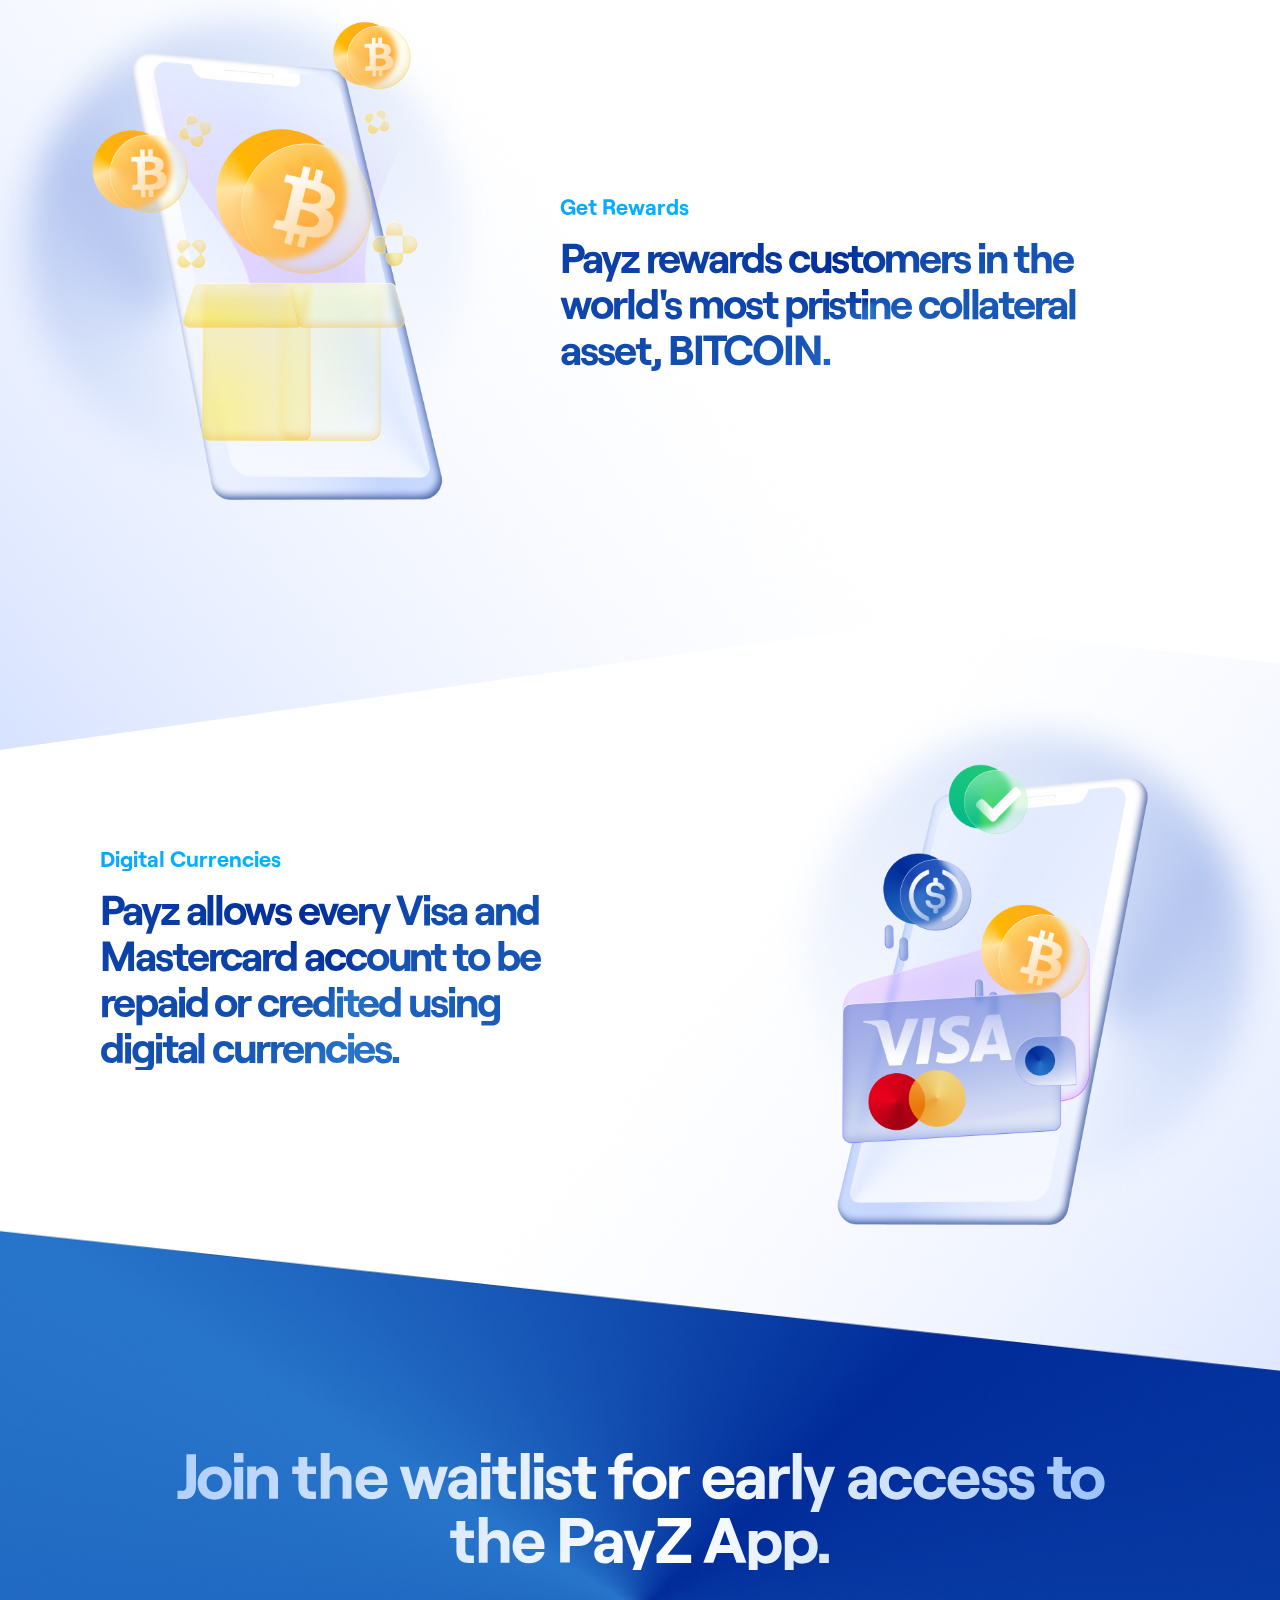
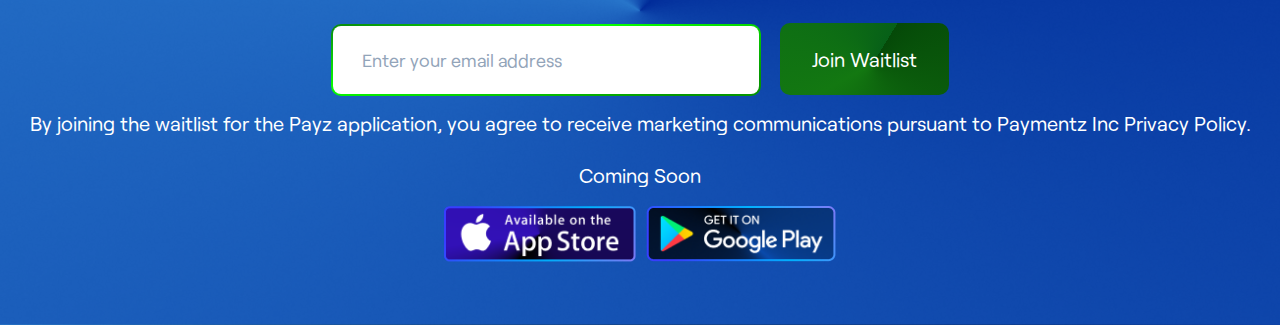
==== commit 9ef552e7: "good commit" ====
--- a/index.html
+++ b/index.html
@@ -76,9 +76,9 @@
     <div class="global-content">
       <h3 class="global-tag" id="global-title">Pay Globally</h3>
       <h2 class="global-title" id="global-description">
-        Payz Helps family and friends around the world pay local bills in any currency.
+        Vouch helps individuals and businesses avoid credit risk and bad-debts seamlessly.
       </h2>
-      <img src="assets/global-phone.png" class="global-mobile" />
+      <img src="assets/phone-removebg-preview.png" class="global-mobile" />
     </div>
   </section>
   <section class="rewards-section">
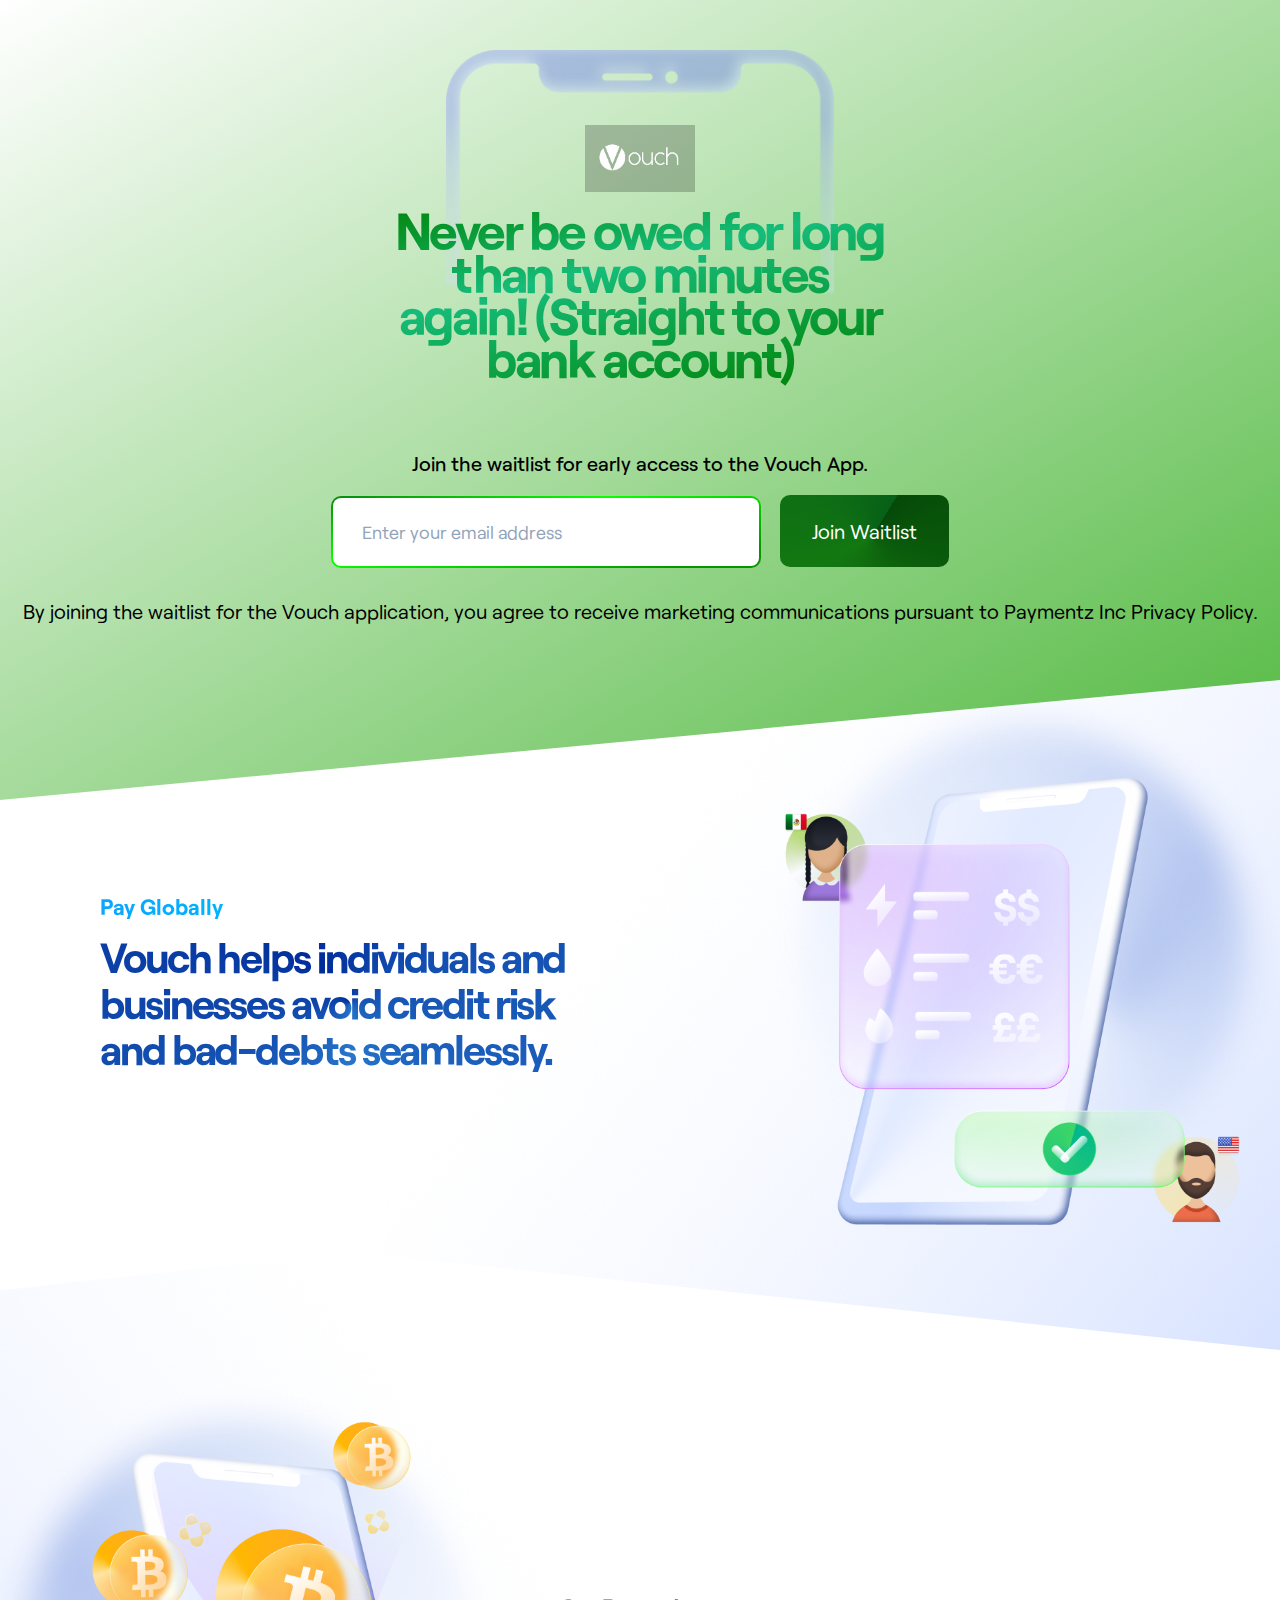
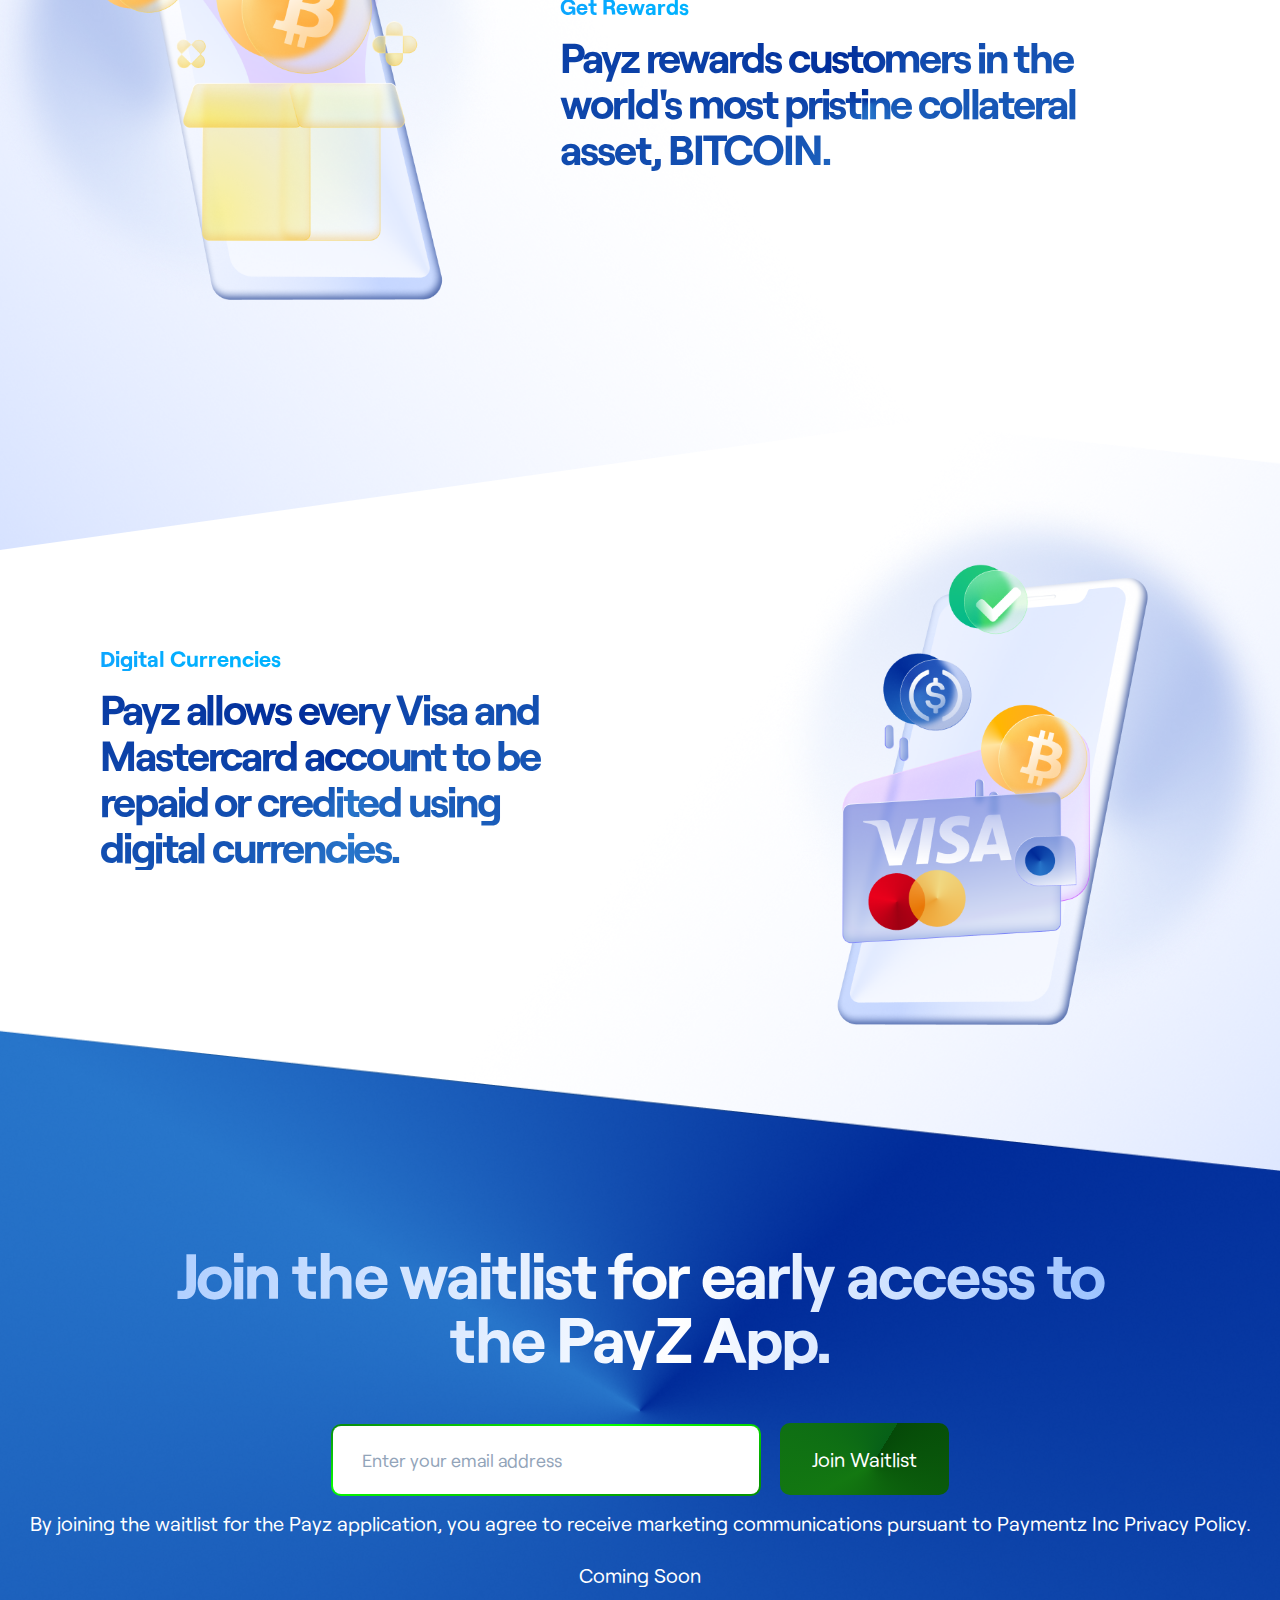
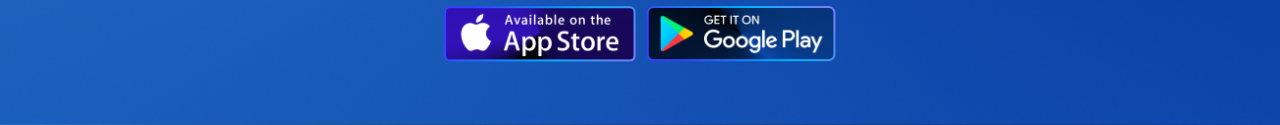
==== commit 7d31b94f: "good commit" ====
--- a/index.html
+++ b/index.html
@@ -69,7 +69,7 @@
       </div>
       <span class="join-span" style="color: black;">By joining the waitlist for the Vouch application, you agree to receive marketing
         communications pursuant to Paymentz Inc Privacy Policy.</span>
-      <div class="header-perks-container"></div>
+      <!-- <div class="header-perks-container"></div> -->
     </div>
   </section>
   <section class="global-section">
@@ -78,7 +78,7 @@
       <h2 class="global-title" id="global-description">
         Vouch helps individuals and businesses avoid credit risk and bad-debts seamlessly.
       </h2>
-      <img src="assets/phone-removebg-preview.png" class="global-mobile" />
+      <img src="assets/global-phone.png" class="global-mobile" />
     </div>
   </section>
   <section class="rewards-section">
--- a/index.css
+++ b/index.css
@@ -155,7 +155,7 @@
 @media only screen and (max-width: 1860px) {
   .header-section,
   .header-background {
-    height: 1000px;
+    height: 800px;
   }
 }
 
@@ -182,7 +182,7 @@
 @media only screen and (max-width: 600px) {
   .header-section,
   .header-background {
-    height: 870px;
+    height: 600px;
   }
 }
 
@@ -298,6 +298,7 @@
     padding: 0 25px;
     margin-bottom: 5px;
     margin-top: 10px;
+    font-size: 32px;
   }
 }
 
@@ -1031,6 +1032,7 @@
 
 @media only screen and (max-width: 650px) {
   .join-span {
+    font-size: 14px;
     width: 350px;
   }
 }
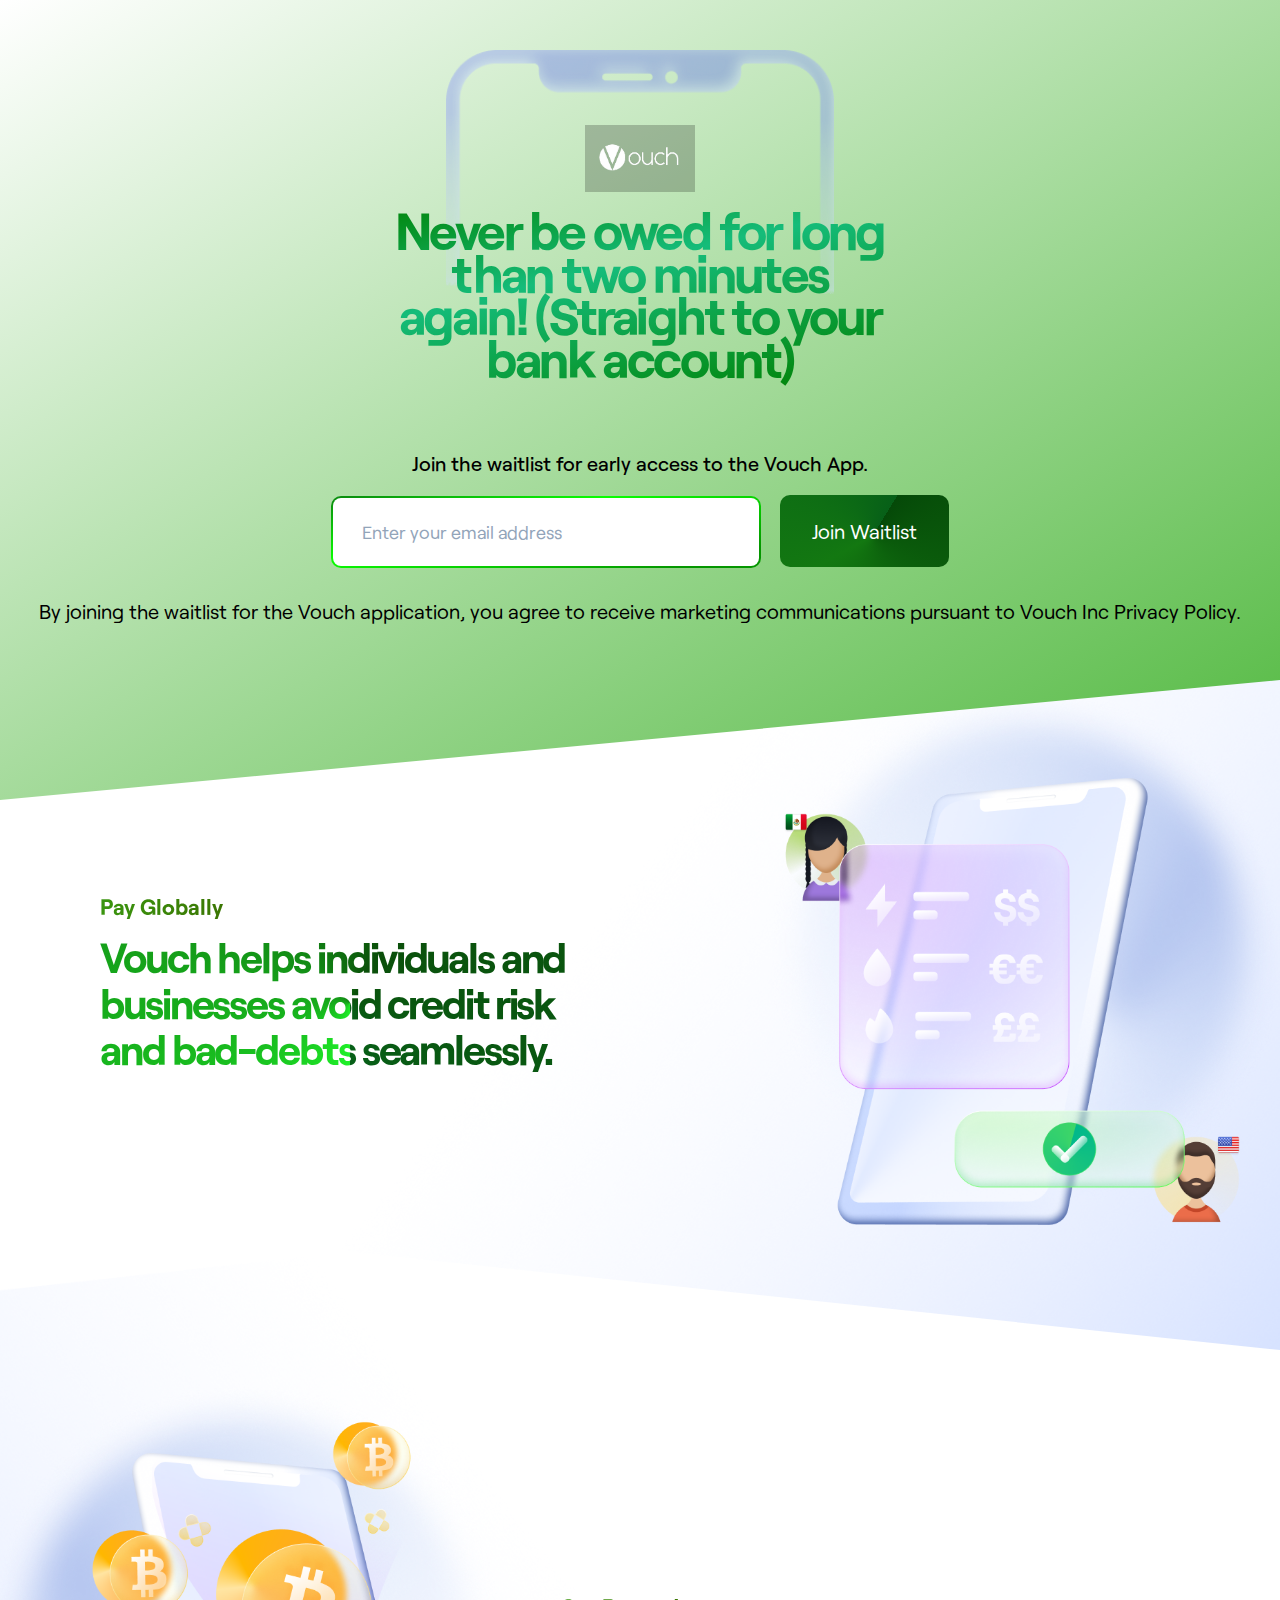
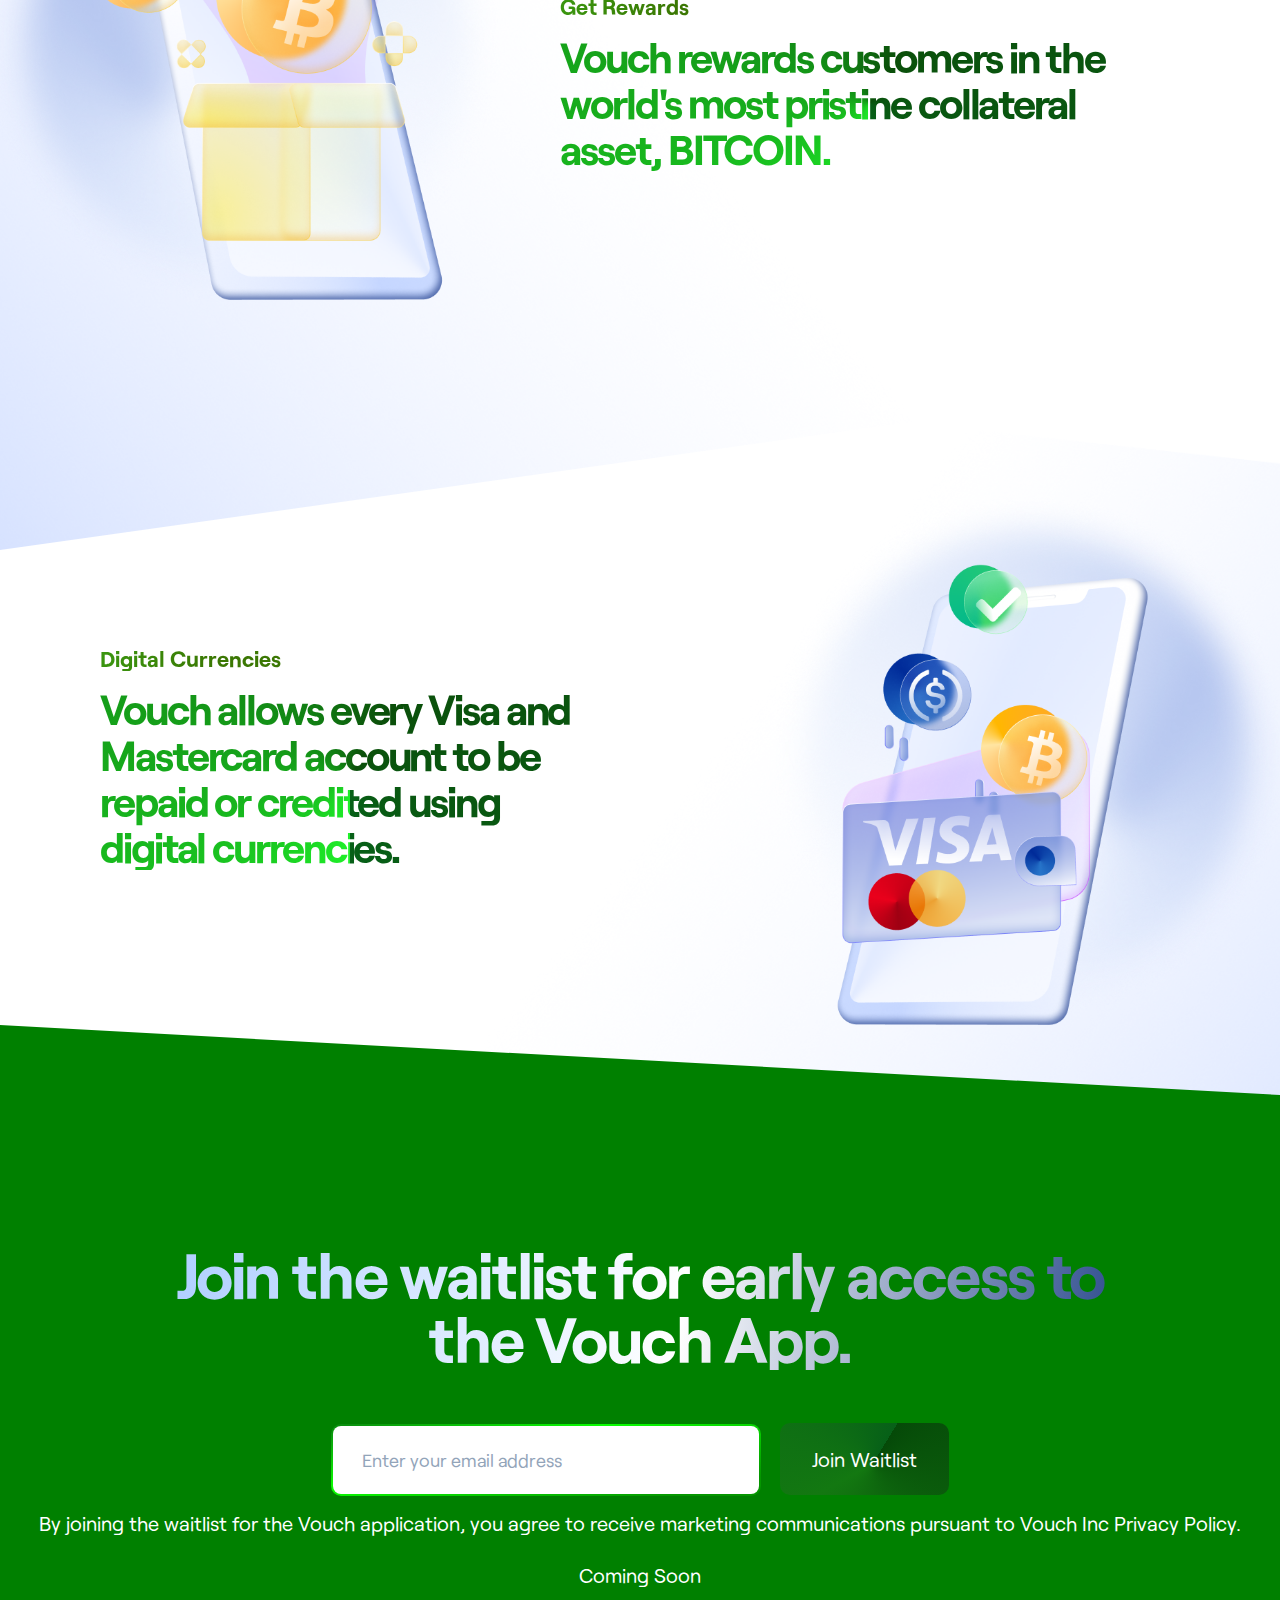
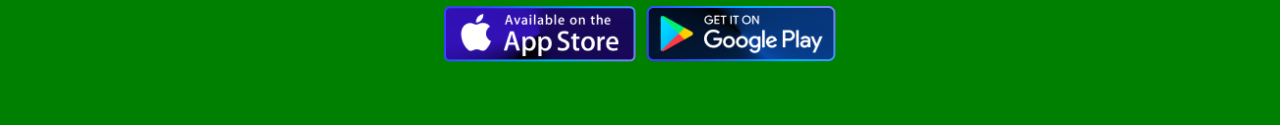
==== commit 043752ca: "good commit" ====
--- a/index.html
+++ b/index.html
@@ -68,7 +68,7 @@
         </form>
       </div>
       <span class="join-span" style="color: black;">By joining the waitlist for the Vouch application, you agree to receive marketing
-        communications pursuant to Paymentz Inc Privacy Policy.</span>
+        communications pursuant to Vouch Inc Privacy Policy.</span>
       <!-- <div class="header-perks-container"></div> -->
     </div>
   </section>
@@ -85,7 +85,7 @@
     <div class="global-content rewards-content">
       <h3 class="global-tag" id="rewards-title">Get Rewards</h3>
       <h2 class="global-title" style="max-width: 620px" id="rewards-description">
-        Payz rewards customers in the world's most pristine collateral asset,
+        Vouch rewards customers in the world's most pristine collateral asset,
         BITCOIN.
       </h2>
       <img src="assets/rewards-mobile.png" class="rewards-mobile" />
@@ -96,7 +96,7 @@
     <div class="global-content content-top">
       <h3 class="global-tag" id="digital-title">Digital Currencies</h3>
       <h2 class="global-title" id="digital-description">
-        Payz allows every Visa and Mastercard account to be repaid or
+        Vouch allows every Visa and Mastercard account to be repaid or
         credited using digital currencies.
       </h2>
       <img src="assets/digital.png" class="global-mobile digital-mobile" />
@@ -104,7 +104,7 @@
   </section>
   <footer class="footer-container">
     <h2 class="footer-title" id="header-description">
-      Join the waitlist for early access to the PayZ App.
+      Join the waitlist for early access to the Vouch App.
     </h2>
     <div class="header-input-container">
       <form class="mailchimpform" action="https://getpayz.us1.list-manage.com/subscribe/post" method="POST"
@@ -116,8 +116,8 @@
         <button name="subscribe" type="submit" class="header-button" id="mc-embedded-subscribe">Join Waitlist</button>
       </form>
     </div>
-    <span class="join-span" style="color: white">By joining the waitlist for the Payz application, you agree to receive
-      marketing communications pursuant to Paymentz Inc Privacy Policy.</span>
+    <span class="join-span" style="color: white">By joining the waitlist for the Vouch application, you agree to receive
+      marketing communications pursuant to Vouch Inc Privacy Policy.</span>
     <p class="header-waiting" id="header-waiting">Coming Soon</p>
     <div class="footer-stores-container">
       <img src="assets/app-store.png" alt="Get on appstore" />
--- a/index.css
+++ b/index.css
@@ -679,7 +679,7 @@
 }
 
 .global-tag {
-  background: linear-gradient(100.64deg, #377bff -81.04%, #00b2ff 24.28%);
+  background: linear-gradient(100.64deg, #37ff3a -81.04%, #3b7703 24.28%);
   -webkit-background-clip: text;
   background-clip: text;
   -webkit-text-fill-color: transparent;
@@ -703,9 +703,9 @@
 .global-title {
   background: conic-gradient(
     from 180deg at 50% 50%,
-    #2775ca 0deg,
-    #002b99 138.75deg,
-    #2775ca 360deg
+    #1ff029 0deg,
+    #0b4f0a 210deg,
+    #076018 360deg
   );
   -webkit-background-clip: text;
   background-clip: text;
@@ -920,10 +920,11 @@
 
 .footer-container {
   height: 700px;
-  background: url("assets/footer.png");
-  background-size: cover;
-  background-position: center;
-  object-fit: cover;
+  /* background: url("assets/footer.png"); */
+  /* background-size: cover; */
+  /* background-position: center; */
+  /* object-fit: cover; */
+  background: green;
   margin-top: -300px;
   z-index: -5 !important;
   display: flex;
@@ -959,7 +960,7 @@
     99.14deg,
     #9dc4ff -10.74%,
     #ffffff 54.24%,
-    #80b2ff 109.22%
+    #002575 109.22%
   );
   -webkit-background-clip: text;
   background-clip: text;
